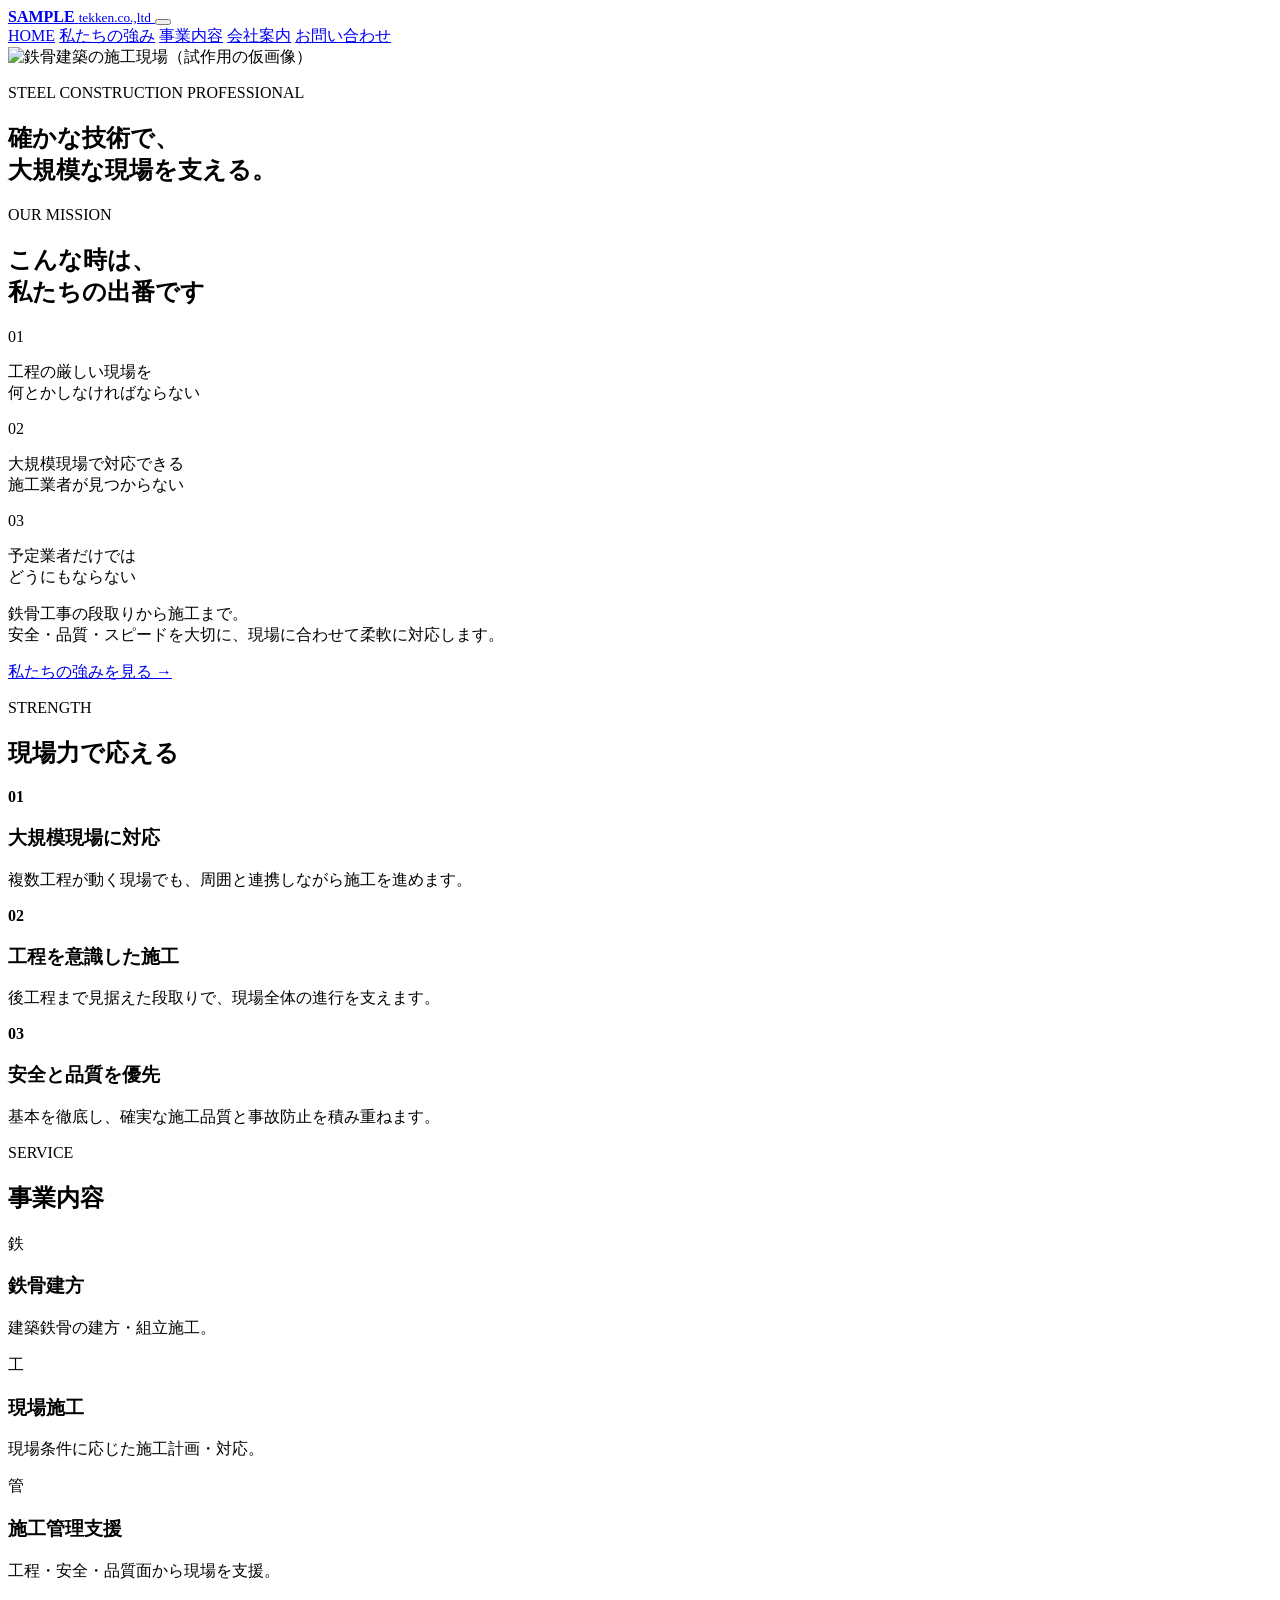
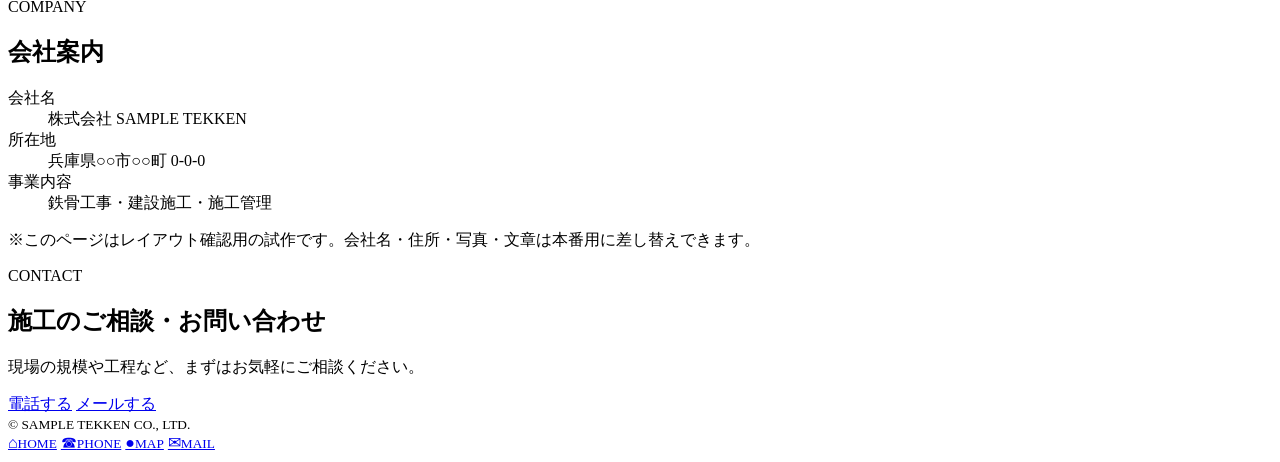
==== index.html @ 99c1245d "Add files via upload" ====
<!doctype html>
<html lang="ja">
<head>
  <meta charset="utf-8" />
  <meta name="viewport" content="width=device-width,initial-scale=1,viewport-fit=cover" />
  <meta name="theme-color" content="#005db6" />
  <title>SAMPLE TEKKEN | 鉄骨工事・建設施工</title>
  <meta name="description" content="鉄骨工事・建設施工会社のトップページ試作です。" />
  <link rel="stylesheet" href="style.css" />
</head>
<body>
  <header class="site-header">
    <a class="brand" href="#top" aria-label="ホームへ">
      <span class="brand-mark" aria-hidden="true"><i></i><i></i></span>
      <span class="brand-copy">
        <strong>SAMPLE</strong>
        <small>tekken.co.,ltd</small>
      </span>
    </a>
    <button class="menu-btn" type="button" aria-expanded="false" aria-controls="drawer" aria-label="メニューを開く">
      <span></span><span></span><span></span>
    </button>
  </header>

  <nav id="drawer" class="drawer" aria-hidden="true">
    <a href="#top">HOME</a>
    <a href="#strength">私たちの強み</a>
    <a href="#service">事業内容</a>
    <a href="#company">会社案内</a>
    <a href="#contact">お問い合わせ</a>
  </nav>
  <div class="scrim" data-close></div>

  <main id="top">
    <section class="hero">
      <img src="assets/hero.jpg" alt="鉄骨建築の施工現場（試作用の仮画像）" />
      <div class="hero-caption">
        <p>STEEL CONSTRUCTION PROFESSIONAL</p>
        <h1>確かな技術で、<br />大規模な現場を支える。</h1>
      </div>
    </section>

    <section class="intro section-pad">
      <p class="eyebrow">OUR MISSION</p>
      <h2>こんな時は、<br class="sp-only" />私たちの出番です</h2>
      <div class="title-rule"></div>

      <div class="problem-list">
        <article class="problem-card"><span>01</span><p>工程の厳しい現場を<br />何とかしなければならない</p></article>
        <article class="problem-card"><span>02</span><p>大規模現場で対応できる<br />施工業者が見つからない</p></article>
        <article class="problem-card"><span>03</span><p>予定業者だけでは<br />どうにもならない</p></article>
      </div>

      <p class="lead">鉄骨工事の段取りから施工まで。<br />安全・品質・スピードを大切に、現場に合わせて柔軟に対応します。</p>
      <a class="primary-btn" href="#strength">私たちの強みを見る <span>→</span></a>
    </section>

    <section id="strength" class="band">
      <div class="section-pad">
        <p class="eyebrow light">STRENGTH</p>
        <h2>現場力で応える</h2>
        <div class="strength-grid">
          <article><b>01</b><h3>大規模現場に対応</h3><p>複数工程が動く現場でも、周囲と連携しながら施工を進めます。</p></article>
          <article><b>02</b><h3>工程を意識した施工</h3><p>後工程まで見据えた段取りで、現場全体の進行を支えます。</p></article>
          <article><b>03</b><h3>安全と品質を優先</h3><p>基本を徹底し、確実な施工品質と事故防止を積み重ねます。</p></article>
        </div>
      </div>
    </section>

    <section id="service" class="section-pad services">
      <p class="eyebrow">SERVICE</p>
      <h2>事業内容</h2>
      <div class="service-grid">
        <article><div class="service-icon">鉄</div><h3>鉄骨建方</h3><p>建築鉄骨の建方・組立施工。</p></article>
        <article><div class="service-icon">工</div><h3>現場施工</h3><p>現場条件に応じた施工計画・対応。</p></article>
        <article><div class="service-icon">管</div><h3>施工管理支援</h3><p>工程・安全・品質面から現場を支援。</p></article>
      </div>
    </section>

    <section id="company" class="company section-pad">
      <p class="eyebrow">COMPANY</p>
      <h2>会社案内</h2>
      <dl>
        <div><dt>会社名</dt><dd>株式会社 SAMPLE TEKKEN</dd></div>
        <div><dt>所在地</dt><dd>兵庫県○○市○○町 0-0-0</dd></div>
        <div><dt>事業内容</dt><dd>鉄骨工事・建設施工・施工管理</dd></div>
      </dl>
      <p class="note">※このページはレイアウト確認用の試作です。会社名・住所・写真・文章は本番用に差し替えできます。</p>
    </section>

    <section id="contact" class="contact section-pad">
      <p class="eyebrow light">CONTACT</p>
      <h2>施工のご相談・お問い合わせ</h2>
      <p>現場の規模や工程など、まずはお気軽にご相談ください。</p>
      <div class="contact-actions">
        <a href="tel:0000000000">電話する</a>
        <a href="mailto:info@example.com">メールする</a>
      </div>
    </section>
  </main>

  <footer class="site-footer">
    <small>© SAMPLE TEKKEN CO., LTD.</small>
  </footer>

  <nav class="bottom-nav" aria-label="クイックメニュー">
    <a href="#top"><span class="nav-icon">⌂</span><small>HOME</small></a>
    <a href="tel:0000000000"><span class="nav-icon">☎</span><small>PHONE</small></a>
    <a href="https://maps.google.com/" target="_blank" rel="noopener"><span class="nav-icon">●</span><small>MAP</small></a>
    <a href="mailto:info@example.com"><span class="nav-icon">✉</span><small>MAIL</small></a>
  </nav>

  <script src="script.js"></script>
</body>
</html>
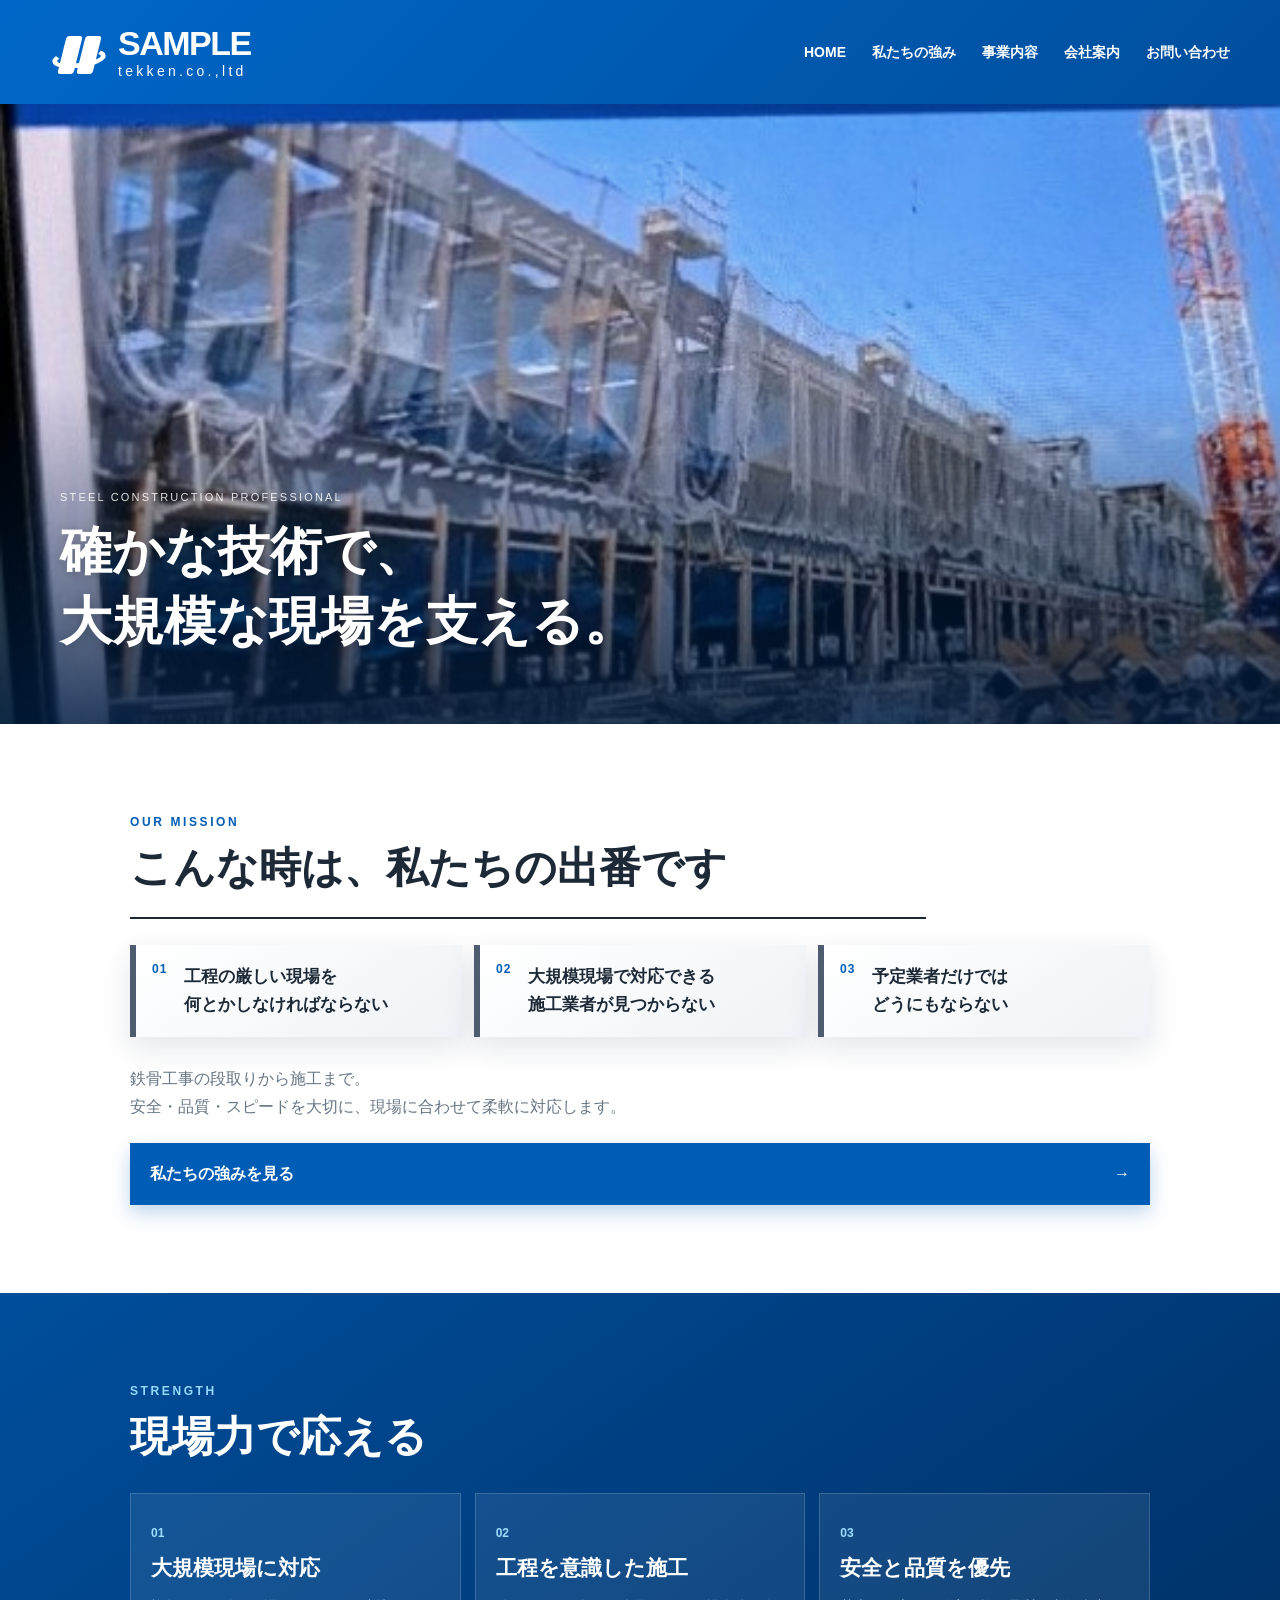
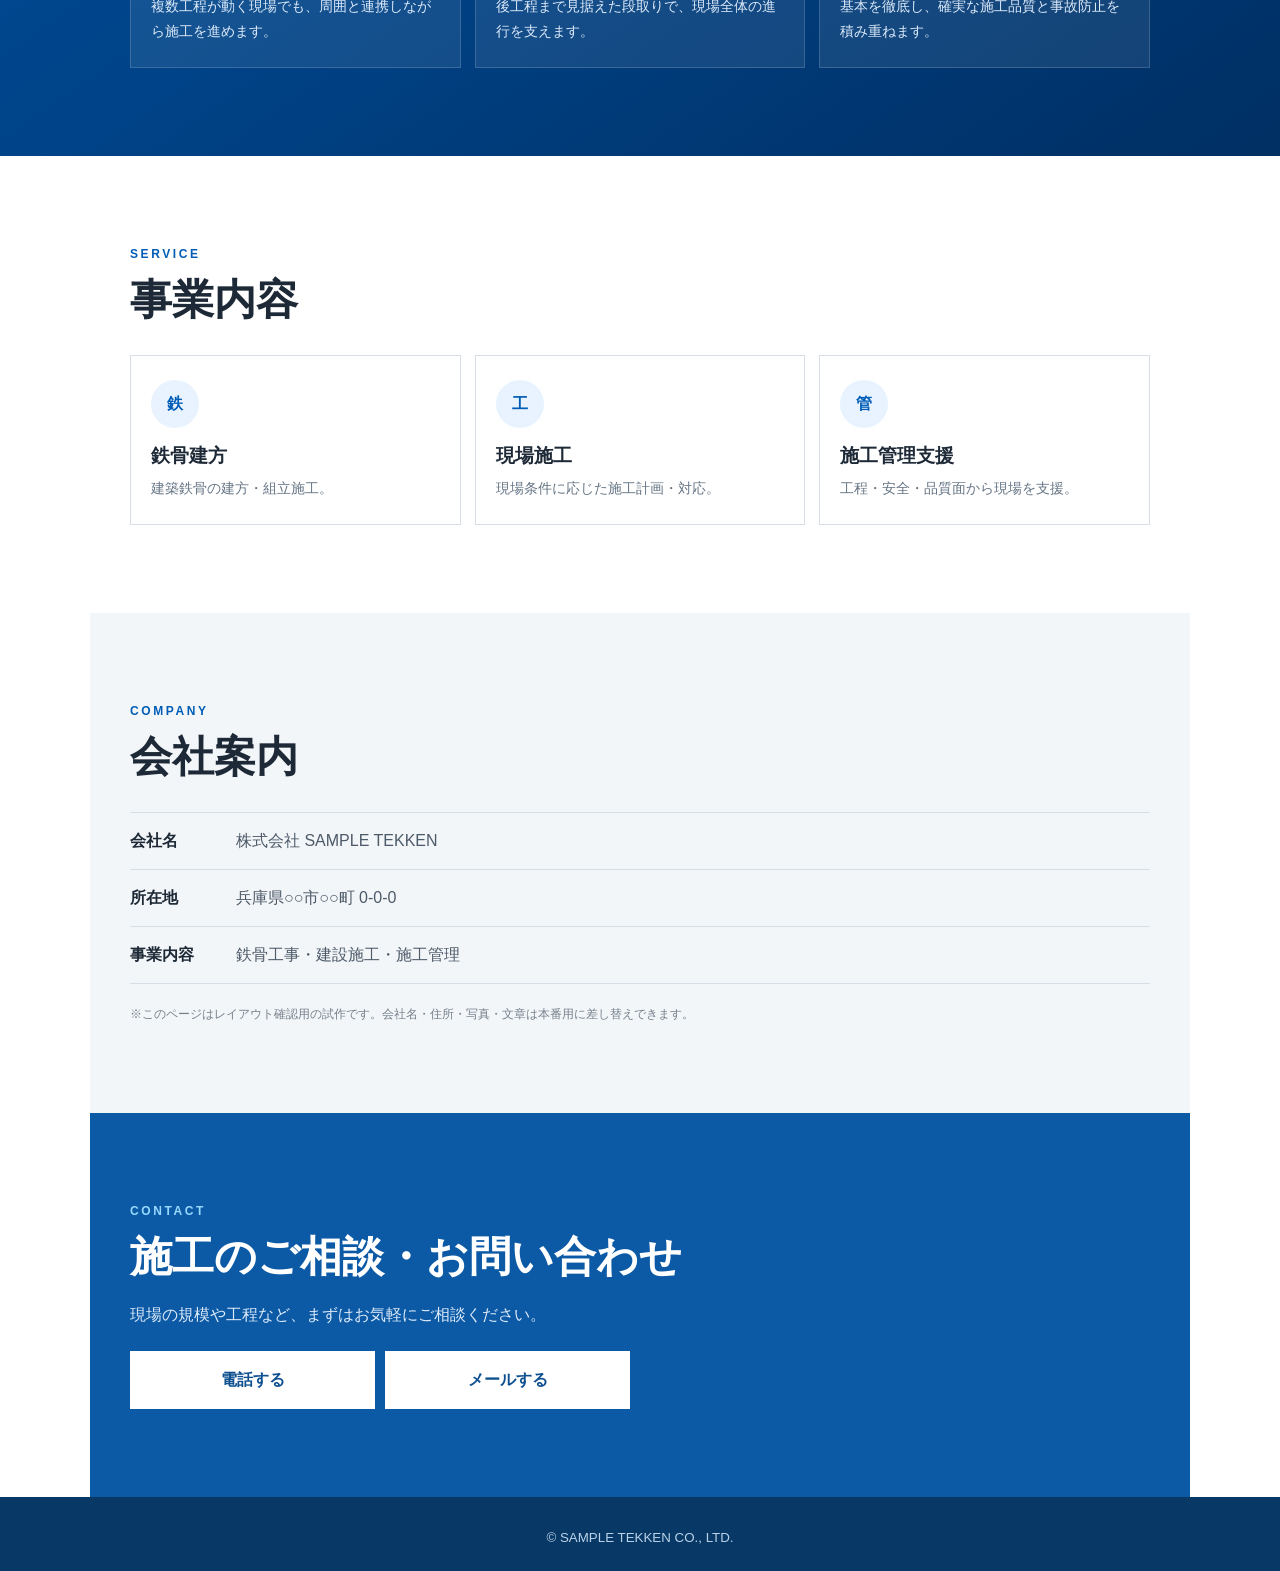
==== commit 1e2975bb: "Add files via upload" ====
--- a/index.html
+++ b/index.html
@@ -6,7 +6,38 @@
   <meta name="theme-color" content="#005db6" />
   <title>SAMPLE TEKKEN | 鉄骨工事・建設施工</title>
   <meta name="description" content="鉄骨工事・建設施工会社のトップページ試作です。" />
-  <link rel="stylesheet" href="style.css" />
+  <style>
+:root{
+  --blue:#005db6;
+  --deep:#003b78;
+  --green:#36ad5c;
+  --ink:#1d2936;
+  --muted:#667585;
+  --paper:#ffffff;
+  --soft:#f3f6f9;
+  --line:#d7dee5;
+  --shadow:0 10px 30px rgba(18,44,70,.12);
+}
+*{box-sizing:border-box}
+html{scroll-behavior:smooth}
+body{margin:0;font-family:-apple-system,BlinkMacSystemFont,"Hiragino Kaku Gothic ProN","Yu Gothic",Meiryo,sans-serif;color:var(--ink);background:var(--paper);padding-bottom:76px;line-height:1.75}
+a{color:inherit;text-decoration:none}
+img{display:block;max-width:100%}
+.site-header{height:92px;background:linear-gradient(135deg,#0067c8,#004e9c);display:flex;align-items:center;justify-content:space-between;padding:18px 20px;position:sticky;top:0;z-index:50;box-shadow:0 2px 12px rgba(0,0,0,.08)}
+.brand{display:flex;align-items:center;gap:10px;color:white}.brand-copy{display:flex;flex-direction:column;line-height:1}.brand-copy strong{font-size:34px;letter-spacing:-1.5px}.brand-copy small{font-size:14px;letter-spacing:3.3px;margin-top:4px}.brand-mark{position:relative;width:58px;height:48px}.brand-mark i{position:absolute;top:8px;width:16px;height:38px;background:white;transform:skew(-14deg);border-radius:3px}.brand-mark i:first-child{left:12px}.brand-mark i:last-child{right:11px}.brand-mark:after{content:"";position:absolute;left:2px;right:2px;top:21px;height:9px;border-radius:50%;border:5px solid white;border-top-color:transparent;transform:rotate(-7deg)}
+.menu-btn{width:52px;height:52px;border:0;border-radius:50%;background:var(--green);display:grid;place-content:center;gap:5px;box-shadow:0 6px 16px rgba(0,0,0,.13);cursor:pointer}.menu-btn span{display:block;width:25px;height:3px;background:white;border-radius:2px;transition:.2s}.menu-btn[aria-expanded="true"] span:nth-child(1){transform:translateY(8px) rotate(45deg)}.menu-btn[aria-expanded="true"] span:nth-child(2){opacity:0}.menu-btn[aria-expanded="true"] span:nth-child(3){transform:translateY(-8px) rotate(-45deg)}
+.drawer{position:fixed;top:0;right:0;width:min(82vw,360px);height:100dvh;background:#fff;z-index:80;padding:110px 28px 40px;transform:translateX(105%);transition:.26s ease;box-shadow:-10px 0 30px rgba(0,0,0,.15)}.drawer.open{transform:none}.drawer a{display:block;padding:15px 4px;border-bottom:1px solid #e5eaf0;font-weight:700}.scrim{position:fixed;inset:0;background:rgba(0,20,45,.45);z-index:70;opacity:0;pointer-events:none;transition:.2s}.scrim.open{opacity:1;pointer-events:auto}
+.hero{position:relative;background:#071d33}.hero img{width:100%;height:41vh;min-height:300px;max-height:560px;object-fit:cover;filter:saturate(.9)}.hero:after{content:"";position:absolute;inset:0;background:linear-gradient(180deg,transparent 45%,rgba(0,29,64,.82))}.hero-caption{position:absolute;z-index:2;left:7vw;right:7vw;bottom:28px;color:#fff}.hero-caption p{font-size:11px;letter-spacing:2.2px;margin:0 0 8px;opacity:.86}.hero-caption h1{font-size:clamp(27px,7vw,52px);line-height:1.35;margin:0;text-shadow:0 2px 12px rgba(0,0,0,.2)}
+.section-pad{padding:56px 22px}.eyebrow{color:var(--blue);font-size:12px;font-weight:800;letter-spacing:2.6px;margin:0 0 7px}.eyebrow.light{color:#97d8ff}.intro h2,.band h2,.services h2,.company h2,.contact h2{font-size:clamp(28px,7vw,42px);line-height:1.35;margin:0}.title-rule{height:2px;background:linear-gradient(90deg,var(--ink) 0 78%,transparent 78%);margin:20px 0 26px}
+.problem-list{display:grid;gap:12px}.problem-card{display:grid;grid-template-columns:60px 1fr;align-items:center;min-height:92px;background:linear-gradient(145deg,#fff,#eff3f7);border-left:6px solid #4d5d6f;box-shadow:var(--shadow);overflow:hidden}.problem-card span{font-size:12px;color:var(--blue);font-weight:800;letter-spacing:1px;align-self:start;padding:14px 0 0 16px}.problem-card p{font-size:17px;font-weight:700;line-height:1.65;margin:0;padding:15px 16px 15px 0}.lead{color:var(--muted);margin:28px 0 22px}.primary-btn{display:flex;align-items:center;justify-content:space-between;background:var(--blue);color:white;padding:17px 20px;font-weight:800;box-shadow:0 8px 18px rgba(0,93,182,.25)}
+.band{background:linear-gradient(145deg,#004e9c,#002f63);color:#fff}.strength-grid{display:grid;gap:14px;margin-top:28px}.strength-grid article{padding:24px 20px;background:rgba(255,255,255,.08);border:1px solid rgba(255,255,255,.16)}.strength-grid b{font-size:12px;color:#9cddff}.strength-grid h3{margin:4px 0 7px;font-size:21px}.strength-grid p{margin:0;color:#dceafa;font-size:14px}
+.service-grid{display:grid;gap:14px;margin-top:26px}.service-grid article{border:1px solid var(--line);padding:24px 20px;background:white}.service-icon{width:48px;height:48px;border-radius:50%;background:#e8f3ff;color:var(--blue);display:grid;place-items:center;font-weight:900}.service-grid h3{margin:12px 0 3px}.service-grid p{margin:0;color:var(--muted);font-size:14px}
+.company{background:var(--soft)}.company dl{margin:26px 0 0}.company dl div{display:grid;grid-template-columns:90px 1fr;gap:16px;padding:14px 0;border-top:1px solid var(--line)}.company dl div:last-child{border-bottom:1px solid var(--line)}.company dt{font-weight:700}.company dd{margin:0;color:#4d5a68}.note{font-size:12px;color:#75808b;margin:20px 0 0}
+.contact{background:#0c5aa5;color:white}.contact p:not(.eyebrow){color:#dceafa}.contact-actions{display:grid;grid-template-columns:1fr 1fr;gap:10px;margin-top:22px}.contact-actions a{background:#fff;color:#0d4f8f;padding:15px 10px;text-align:center;font-weight:800}.site-footer{background:#083866;color:#b9d2e8;text-align:center;padding:26px 20px 20px}
+.bottom-nav{position:fixed;left:0;right:0;bottom:0;height:72px;background:linear-gradient(180deg,#005db6,#00458c);z-index:60;display:grid;grid-template-columns:repeat(4,1fr);padding-bottom:env(safe-area-inset-bottom);box-shadow:0 -4px 20px rgba(0,0,0,.12)}.bottom-nav a{color:white;display:grid;place-items:center;align-content:center;gap:2px;border-right:1px solid rgba(255,255,255,.11)}.bottom-nav a:last-child{border-right:0}.nav-icon{font-size:22px;line-height:1}.bottom-nav small{font-size:10px;font-weight:800;letter-spacing:.8px}
+@media (min-width:800px){body{padding-bottom:0}.site-header{padding-left:max(40px,calc((100vw - 1180px)/2));padding-right:max(40px,calc((100vw - 1180px)/2));height:104px}.menu-btn{display:none}.drawer{position:static;transform:none;width:auto;height:auto;background:transparent;box-shadow:none;padding:0;display:flex;gap:26px;z-index:51;margin-right:max(40px,calc((100vw - 1180px)/2))}.drawer a{border:0;padding:0;color:white;font-size:14px}.scrim{display:none}.site-header+.drawer{position:fixed;top:0;right:0;height:104px;align-items:center}.hero img{height:620px;max-height:none}.hero-caption{left:max(60px,calc((100vw - 1180px)/2));bottom:68px}.section-pad{max-width:1100px;margin:auto;padding:88px 40px}.problem-list,.strength-grid,.service-grid{grid-template-columns:repeat(3,1fr)}.problem-card{grid-template-columns:48px 1fr}.contact-actions{max-width:500px}.bottom-nav{display:none}.sp-only{display:none}}
+
+</style>
 </head>
 <body>
   <header class="site-header">
@@ -33,7 +64,7 @@
 
   <main id="top">
     <section class="hero">
-      <img src="assets/hero.jpg" alt="鉄骨建築の施工現場（試作用の仮画像）" />
+      <img src="[data-uri]" alt="鉄骨建築の施工現場（試作用の仮画像）" />
       <div class="hero-caption">
         <p>STEEL CONSTRUCTION PROFESSIONAL</p>
         <h1>確かな技術で、<br />大規模な現場を支える。</h1>
@@ -110,6 +141,23 @@
     <a href="mailto:info@example.com"><span class="nav-icon">✉</span><small>MAIL</small></a>
   </nav>
 
-  <script src="script.js"></script>
+  <script>
+const btn = document.querySelector('.menu-btn');
+const drawer = document.querySelector('.drawer');
+const scrim = document.querySelector('.scrim');
+
+function setMenu(open){
+  btn.setAttribute('aria-expanded', String(open));
+  drawer.classList.toggle('open', open);
+  drawer.setAttribute('aria-hidden', String(!open));
+  scrim.classList.toggle('open', open);
+  document.body.style.overflow = open ? 'hidden' : '';
+}
+
+btn?.addEventListener('click', () => setMenu(btn.getAttribute('aria-expanded') !== 'true'));
+scrim?.addEventListener('click', () => setMenu(false));
+drawer?.querySelectorAll('a').forEach(a => a.addEventListener('click', () => setMenu(false)));
+
+</script>
 </body>
 </html>
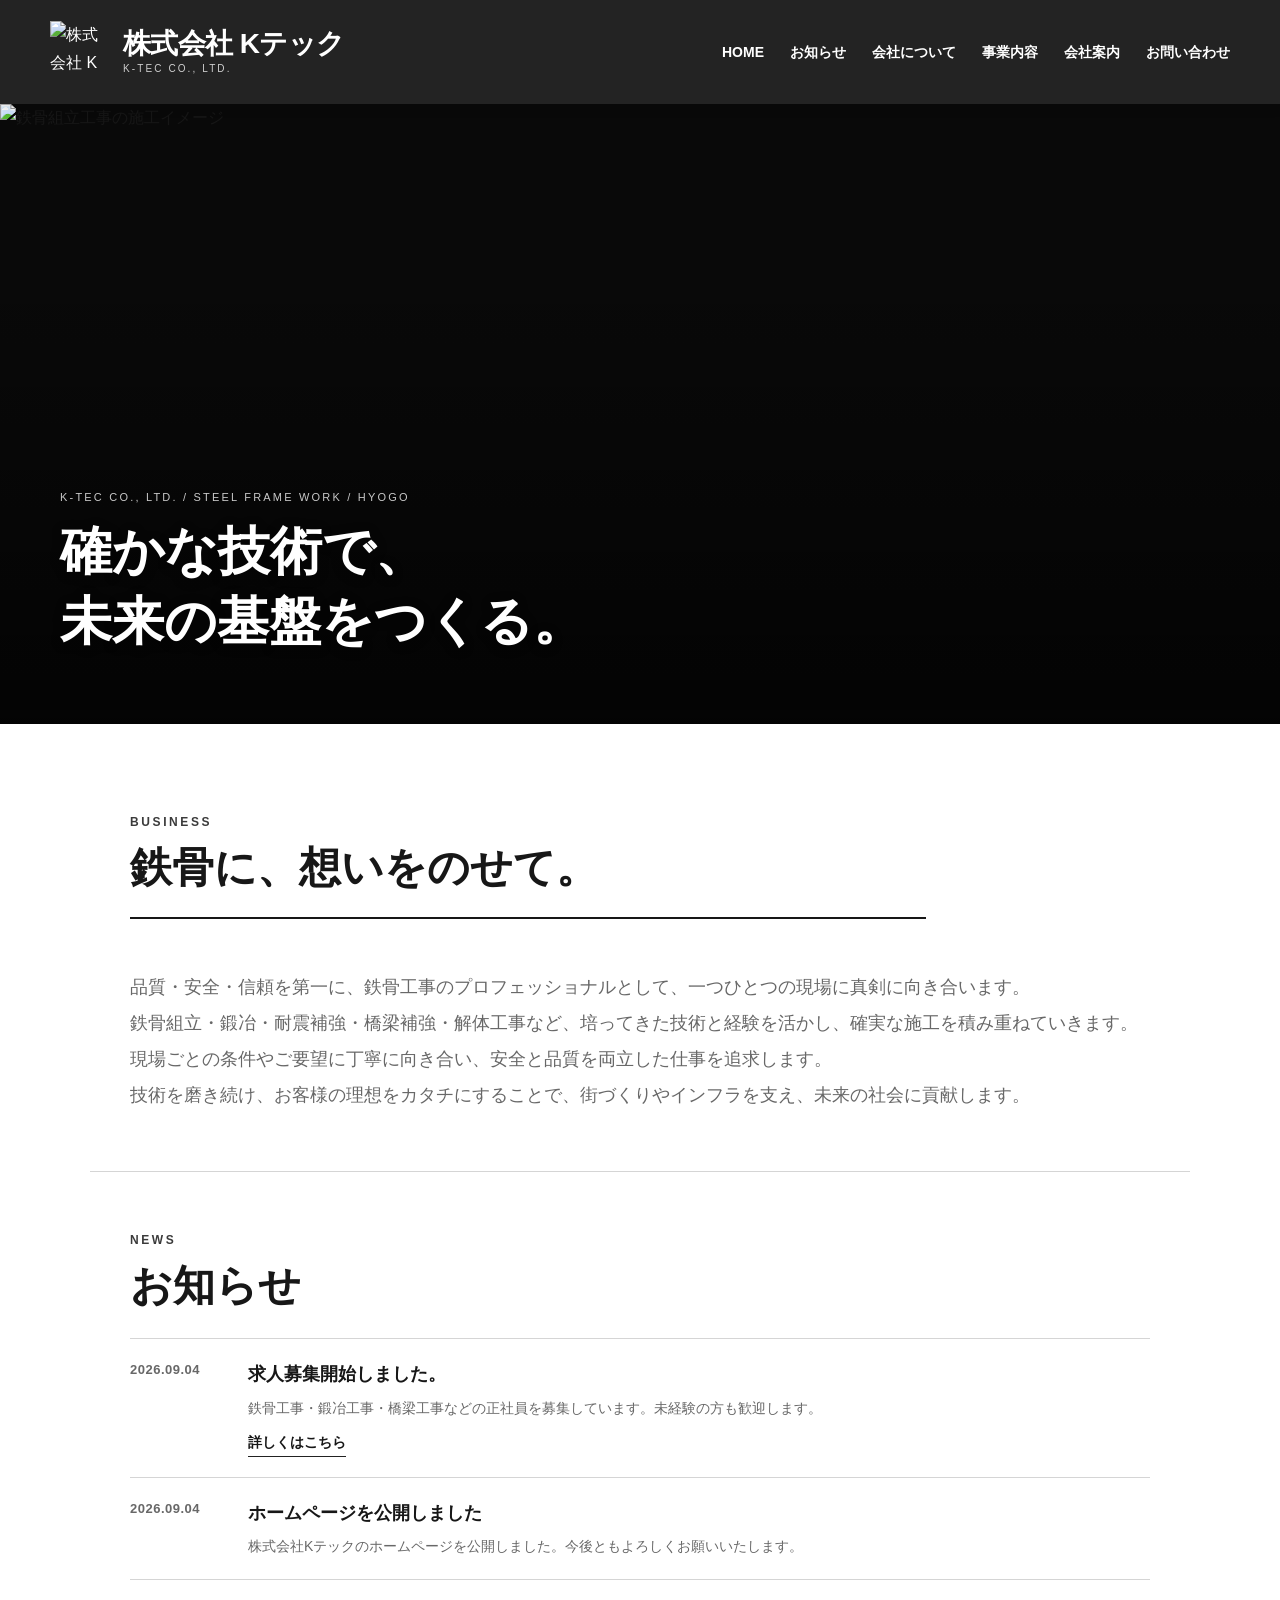
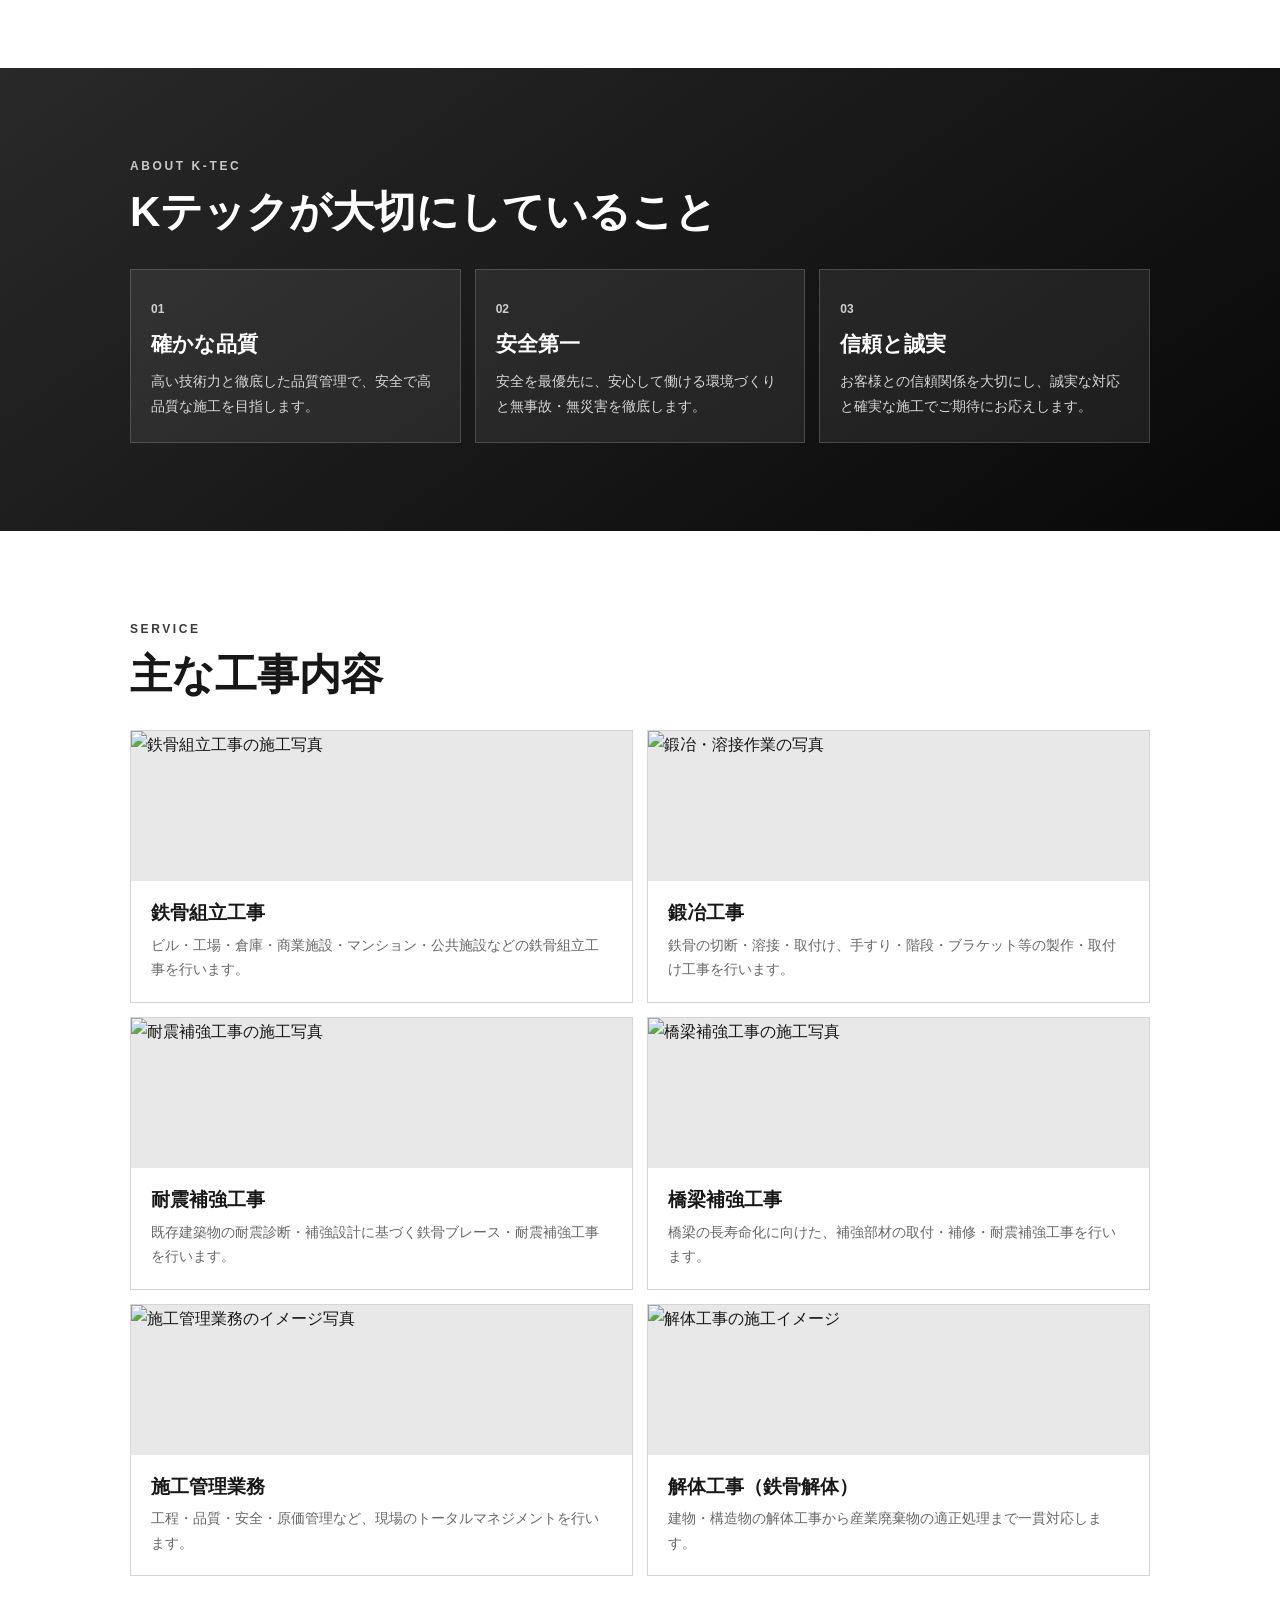
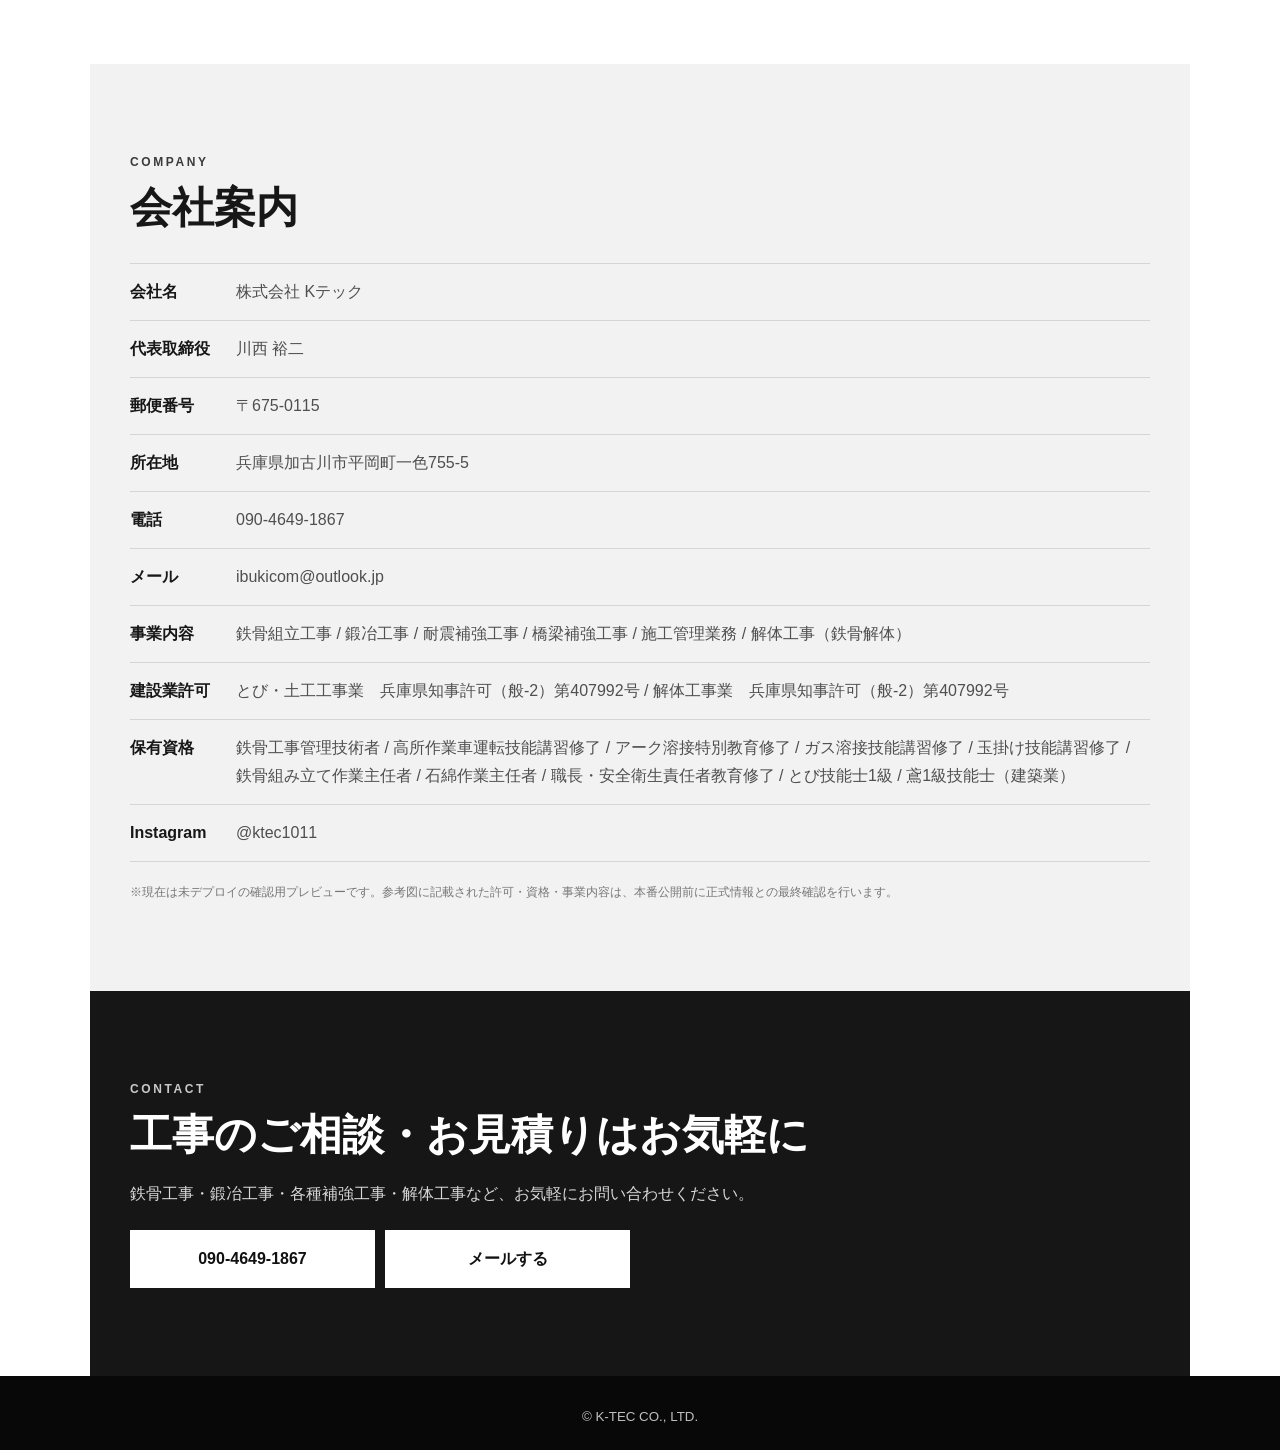
==== commit 9ceabc87: "Add files via upload" ====
--- a/index.html
+++ b/index.html
@@ -3,49 +3,18 @@
 <head>
   <meta charset="utf-8" />
   <meta name="viewport" content="width=device-width,initial-scale=1,viewport-fit=cover" />
-  <meta name="theme-color" content="#005db6" />
-  <title>SAMPLE TEKKEN | 鉄骨工事・建設施工</title>
-  <meta name="description" content="鉄骨工事・建設施工会社のトップページ試作です。" />
-  <style>
-:root{
-  --blue:#005db6;
-  --deep:#003b78;
-  --green:#36ad5c;
-  --ink:#1d2936;
-  --muted:#667585;
-  --paper:#ffffff;
-  --soft:#f3f6f9;
-  --line:#d7dee5;
-  --shadow:0 10px 30px rgba(18,44,70,.12);
-}
-*{box-sizing:border-box}
-html{scroll-behavior:smooth}
-body{margin:0;font-family:-apple-system,BlinkMacSystemFont,"Hiragino Kaku Gothic ProN","Yu Gothic",Meiryo,sans-serif;color:var(--ink);background:var(--paper);padding-bottom:76px;line-height:1.75}
-a{color:inherit;text-decoration:none}
-img{display:block;max-width:100%}
-.site-header{height:92px;background:linear-gradient(135deg,#0067c8,#004e9c);display:flex;align-items:center;justify-content:space-between;padding:18px 20px;position:sticky;top:0;z-index:50;box-shadow:0 2px 12px rgba(0,0,0,.08)}
-.brand{display:flex;align-items:center;gap:10px;color:white}.brand-copy{display:flex;flex-direction:column;line-height:1}.brand-copy strong{font-size:34px;letter-spacing:-1.5px}.brand-copy small{font-size:14px;letter-spacing:3.3px;margin-top:4px}.brand-mark{position:relative;width:58px;height:48px}.brand-mark i{position:absolute;top:8px;width:16px;height:38px;background:white;transform:skew(-14deg);border-radius:3px}.brand-mark i:first-child{left:12px}.brand-mark i:last-child{right:11px}.brand-mark:after{content:"";position:absolute;left:2px;right:2px;top:21px;height:9px;border-radius:50%;border:5px solid white;border-top-color:transparent;transform:rotate(-7deg)}
-.menu-btn{width:52px;height:52px;border:0;border-radius:50%;background:var(--green);display:grid;place-content:center;gap:5px;box-shadow:0 6px 16px rgba(0,0,0,.13);cursor:pointer}.menu-btn span{display:block;width:25px;height:3px;background:white;border-radius:2px;transition:.2s}.menu-btn[aria-expanded="true"] span:nth-child(1){transform:translateY(8px) rotate(45deg)}.menu-btn[aria-expanded="true"] span:nth-child(2){opacity:0}.menu-btn[aria-expanded="true"] span:nth-child(3){transform:translateY(-8px) rotate(-45deg)}
-.drawer{position:fixed;top:0;right:0;width:min(82vw,360px);height:100dvh;background:#fff;z-index:80;padding:110px 28px 40px;transform:translateX(105%);transition:.26s ease;box-shadow:-10px 0 30px rgba(0,0,0,.15)}.drawer.open{transform:none}.drawer a{display:block;padding:15px 4px;border-bottom:1px solid #e5eaf0;font-weight:700}.scrim{position:fixed;inset:0;background:rgba(0,20,45,.45);z-index:70;opacity:0;pointer-events:none;transition:.2s}.scrim.open{opacity:1;pointer-events:auto}
-.hero{position:relative;background:#071d33}.hero img{width:100%;height:41vh;min-height:300px;max-height:560px;object-fit:cover;filter:saturate(.9)}.hero:after{content:"";position:absolute;inset:0;background:linear-gradient(180deg,transparent 45%,rgba(0,29,64,.82))}.hero-caption{position:absolute;z-index:2;left:7vw;right:7vw;bottom:28px;color:#fff}.hero-caption p{font-size:11px;letter-spacing:2.2px;margin:0 0 8px;opacity:.86}.hero-caption h1{font-size:clamp(27px,7vw,52px);line-height:1.35;margin:0;text-shadow:0 2px 12px rgba(0,0,0,.2)}
-.section-pad{padding:56px 22px}.eyebrow{color:var(--blue);font-size:12px;font-weight:800;letter-spacing:2.6px;margin:0 0 7px}.eyebrow.light{color:#97d8ff}.intro h2,.band h2,.services h2,.company h2,.contact h2{font-size:clamp(28px,7vw,42px);line-height:1.35;margin:0}.title-rule{height:2px;background:linear-gradient(90deg,var(--ink) 0 78%,transparent 78%);margin:20px 0 26px}
-.problem-list{display:grid;gap:12px}.problem-card{display:grid;grid-template-columns:60px 1fr;align-items:center;min-height:92px;background:linear-gradient(145deg,#fff,#eff3f7);border-left:6px solid #4d5d6f;box-shadow:var(--shadow);overflow:hidden}.problem-card span{font-size:12px;color:var(--blue);font-weight:800;letter-spacing:1px;align-self:start;padding:14px 0 0 16px}.problem-card p{font-size:17px;font-weight:700;line-height:1.65;margin:0;padding:15px 16px 15px 0}.lead{color:var(--muted);margin:28px 0 22px}.primary-btn{display:flex;align-items:center;justify-content:space-between;background:var(--blue);color:white;padding:17px 20px;font-weight:800;box-shadow:0 8px 18px rgba(0,93,182,.25)}
-.band{background:linear-gradient(145deg,#004e9c,#002f63);color:#fff}.strength-grid{display:grid;gap:14px;margin-top:28px}.strength-grid article{padding:24px 20px;background:rgba(255,255,255,.08);border:1px solid rgba(255,255,255,.16)}.strength-grid b{font-size:12px;color:#9cddff}.strength-grid h3{margin:4px 0 7px;font-size:21px}.strength-grid p{margin:0;color:#dceafa;font-size:14px}
-.service-grid{display:grid;gap:14px;margin-top:26px}.service-grid article{border:1px solid var(--line);padding:24px 20px;background:white}.service-icon{width:48px;height:48px;border-radius:50%;background:#e8f3ff;color:var(--blue);display:grid;place-items:center;font-weight:900}.service-grid h3{margin:12px 0 3px}.service-grid p{margin:0;color:var(--muted);font-size:14px}
-.company{background:var(--soft)}.company dl{margin:26px 0 0}.company dl div{display:grid;grid-template-columns:90px 1fr;gap:16px;padding:14px 0;border-top:1px solid var(--line)}.company dl div:last-child{border-bottom:1px solid var(--line)}.company dt{font-weight:700}.company dd{margin:0;color:#4d5a68}.note{font-size:12px;color:#75808b;margin:20px 0 0}
-.contact{background:#0c5aa5;color:white}.contact p:not(.eyebrow){color:#dceafa}.contact-actions{display:grid;grid-template-columns:1fr 1fr;gap:10px;margin-top:22px}.contact-actions a{background:#fff;color:#0d4f8f;padding:15px 10px;text-align:center;font-weight:800}.site-footer{background:#083866;color:#b9d2e8;text-align:center;padding:26px 20px 20px}
-.bottom-nav{position:fixed;left:0;right:0;bottom:0;height:72px;background:linear-gradient(180deg,#005db6,#00458c);z-index:60;display:grid;grid-template-columns:repeat(4,1fr);padding-bottom:env(safe-area-inset-bottom);box-shadow:0 -4px 20px rgba(0,0,0,.12)}.bottom-nav a{color:white;display:grid;place-items:center;align-content:center;gap:2px;border-right:1px solid rgba(255,255,255,.11)}.bottom-nav a:last-child{border-right:0}.nav-icon{font-size:22px;line-height:1}.bottom-nav small{font-size:10px;font-weight:800;letter-spacing:.8px}
-@media (min-width:800px){body{padding-bottom:0}.site-header{padding-left:max(40px,calc((100vw - 1180px)/2));padding-right:max(40px,calc((100vw - 1180px)/2));height:104px}.menu-btn{display:none}.drawer{position:static;transform:none;width:auto;height:auto;background:transparent;box-shadow:none;padding:0;display:flex;gap:26px;z-index:51;margin-right:max(40px,calc((100vw - 1180px)/2))}.drawer a{border:0;padding:0;color:white;font-size:14px}.scrim{display:none}.site-header+.drawer{position:fixed;top:0;right:0;height:104px;align-items:center}.hero img{height:620px;max-height:none}.hero-caption{left:max(60px,calc((100vw - 1180px)/2));bottom:68px}.section-pad{max-width:1100px;margin:auto;padding:88px 40px}.problem-list,.strength-grid,.service-grid{grid-template-columns:repeat(3,1fr)}.problem-card{grid-template-columns:48px 1fr}.contact-actions{max-width:500px}.bottom-nav{display:none}.sp-only{display:none}}
-
-</style>
+  <meta name="theme-color" content="#111111" />
+  <title>会社ホームページ</title>
+  <meta name="description" content="会社ホームページ" />
+  <link rel="stylesheet" href="style.css" />
 </head>
 <body>
   <header class="site-header">
     <a class="brand" href="#top" aria-label="ホームへ">
-      <span class="brand-mark" aria-hidden="true"><i></i><i></i></span>
+      <img id="brand-logo" class="brand-logo" src="" alt="" />
       <span class="brand-copy">
-        <strong>SAMPLE</strong>
-        <small>tekken.co.,ltd</small>
+        <strong id="brand-main"></strong>
+        <small id="brand-sub"></small>
       </span>
     </a>
     <button class="menu-btn" type="button" aria-expanded="false" aria-controls="drawer" aria-label="メニューを開く">
@@ -55,7 +24,8 @@
 
   <nav id="drawer" class="drawer" aria-hidden="true">
     <a href="#top">HOME</a>
-    <a href="#strength">私たちの強み</a>
+    <a href="#news">お知らせ</a>
+    <a href="#strength">会社について</a>
     <a href="#service">事業内容</a>
     <a href="#company">会社案内</a>
     <a href="#contact">お問い合わせ</a>
@@ -64,100 +34,71 @@
 
   <main id="top">
     <section class="hero">
-      <img src="[data-uri]" alt="鉄骨建築の施工現場（試作用の仮画像）" />
+      <img id="hero-image" src="" alt="" />
       <div class="hero-caption">
-        <p>STEEL CONSTRUCTION PROFESSIONAL</p>
-        <h1>確かな技術で、<br />大規模な現場を支える。</h1>
+        <p id="hero-eyebrow"></p>
+        <h1 id="hero-title"></h1>
       </div>
     </section>
 
     <section class="intro section-pad">
-      <p class="eyebrow">OUR MISSION</p>
-      <h2>こんな時は、<br class="sp-only" />私たちの出番です</h2>
+      <p id="mission-eyebrow" class="eyebrow"></p>
+      <h2 id="mission-title"></h2>
       <div class="title-rule"></div>
+      <div id="problem-list" class="problem-list"></div>
+      <p id="mission-lead" class="lead"></p>
+    </section>
 
-      <div class="problem-list">
-        <article class="problem-card"><span>01</span><p>工程の厳しい現場を<br />何とかしなければならない</p></article>
-        <article class="problem-card"><span>02</span><p>大規模現場で対応できる<br />施工業者が見つからない</p></article>
-        <article class="problem-card"><span>03</span><p>予定業者だけでは<br />どうにもならない</p></article>
-      </div>
-
-      <p class="lead">鉄骨工事の段取りから施工まで。<br />安全・品質・スピードを大切に、現場に合わせて柔軟に対応します。</p>
-      <a class="primary-btn" href="#strength">私たちの強みを見る <span>→</span></a>
+    <section id="news" class="news section-pad">
+      <p id="news-eyebrow" class="eyebrow"></p>
+      <h2 id="news-title"></h2>
+      <div id="news-list" class="news-list"></div>
     </section>
 
     <section id="strength" class="band">
       <div class="section-pad">
-        <p class="eyebrow light">STRENGTH</p>
-        <h2>現場力で応える</h2>
-        <div class="strength-grid">
-          <article><b>01</b><h3>大規模現場に対応</h3><p>複数工程が動く現場でも、周囲と連携しながら施工を進めます。</p></article>
-          <article><b>02</b><h3>工程を意識した施工</h3><p>後工程まで見据えた段取りで、現場全体の進行を支えます。</p></article>
-          <article><b>03</b><h3>安全と品質を優先</h3><p>基本を徹底し、確実な施工品質と事故防止を積み重ねます。</p></article>
-        </div>
+        <p id="strength-eyebrow" class="eyebrow light"></p>
+        <h2 id="strength-title"></h2>
+        <div id="strength-grid" class="strength-grid"></div>
       </div>
     </section>
 
     <section id="service" class="section-pad services">
-      <p class="eyebrow">SERVICE</p>
-      <h2>事業内容</h2>
-      <div class="service-grid">
-        <article><div class="service-icon">鉄</div><h3>鉄骨建方</h3><p>建築鉄骨の建方・組立施工。</p></article>
-        <article><div class="service-icon">工</div><h3>現場施工</h3><p>現場条件に応じた施工計画・対応。</p></article>
-        <article><div class="service-icon">管</div><h3>施工管理支援</h3><p>工程・安全・品質面から現場を支援。</p></article>
-      </div>
+      <p id="service-eyebrow" class="eyebrow"></p>
+      <h2 id="service-title"></h2>
+      <div id="service-grid" class="service-grid"></div>
     </section>
 
     <section id="company" class="company section-pad">
-      <p class="eyebrow">COMPANY</p>
-      <h2>会社案内</h2>
-      <dl>
-        <div><dt>会社名</dt><dd>株式会社 SAMPLE TEKKEN</dd></div>
-        <div><dt>所在地</dt><dd>兵庫県○○市○○町 0-0-0</dd></div>
-        <div><dt>事業内容</dt><dd>鉄骨工事・建設施工・施工管理</dd></div>
-      </dl>
-      <p class="note">※このページはレイアウト確認用の試作です。会社名・住所・写真・文章は本番用に差し替えできます。</p>
+      <p id="company-eyebrow" class="eyebrow"></p>
+      <h2 id="company-title"></h2>
+      <dl id="company-rows"></dl>
+      <p id="company-note" class="note"></p>
     </section>
 
     <section id="contact" class="contact section-pad">
-      <p class="eyebrow light">CONTACT</p>
-      <h2>施工のご相談・お問い合わせ</h2>
-      <p>現場の規模や工程など、まずはお気軽にご相談ください。</p>
+      <p id="contact-eyebrow" class="eyebrow light"></p>
+      <h2 id="contact-title"></h2>
+      <p id="contact-text"></p>
       <div class="contact-actions">
-        <a href="tel:0000000000">電話する</a>
-        <a href="mailto:info@example.com">メールする</a>
+        <a data-phone-link href="#"><span id="phone-label">電話する</span></a>
+        <a data-mail-link href="#">メールする</a>
       </div>
     </section>
   </main>
 
   <footer class="site-footer">
-    <small>© SAMPLE TEKKEN CO., LTD.</small>
+    <small id="footer-copyright"></small>
   </footer>
 
   <nav class="bottom-nav" aria-label="クイックメニュー">
     <a href="#top"><span class="nav-icon">⌂</span><small>HOME</small></a>
-    <a href="tel:0000000000"><span class="nav-icon">☎</span><small>PHONE</small></a>
-    <a href="https://maps.google.com/" target="_blank" rel="noopener"><span class="nav-icon">●</span><small>MAP</small></a>
-    <a href="mailto:info@example.com"><span class="nav-icon">✉</span><small>MAIL</small></a>
+    <a data-phone-link href="#"><span class="nav-icon">☎</span><small>PHONE</small></a>
+    <a data-map-link href="#" target="_blank" rel="noopener"><span class="nav-icon">●</span><small>MAP</small></a>
+    <a data-mail-link href="#"><span class="nav-icon">✉</span><small>MAIL</small></a>
   </nav>
 
-  <script>
-const btn = document.querySelector('.menu-btn');
-const drawer = document.querySelector('.drawer');
-const scrim = document.querySelector('.scrim');
-
-function setMenu(open){
-  btn.setAttribute('aria-expanded', String(open));
-  drawer.classList.toggle('open', open);
-  drawer.setAttribute('aria-hidden', String(!open));
-  scrim.classList.toggle('open', open);
-  document.body.style.overflow = open ? 'hidden' : '';
-}
-
-btn?.addEventListener('click', () => setMenu(btn.getAttribute('aria-expanded') !== 'true'));
-scrim?.addEventListener('click', () => setMenu(false));
-drawer?.querySelectorAll('a').forEach(a => a.addEventListener('click', () => setMenu(false)));
-
-</script>
+  <script src="site-data.js"></script>
+  <script src="app.js"></script>
 </body>
 </html>
--- a/style.css
+++ b/style.css
@@ -0,0 +1,33 @@
+:root{
+  --accent:#1b1b1b;
+  --deep:#090909;
+  --mid:#464646;
+  --ink:#171717;
+  --muted:#686868;
+  --paper:#ffffff;
+  --soft:#f2f2f2;
+  --line:#d5d5d5;
+  --shadow:0 10px 30px rgba(0,0,0,.10);
+}
+*{box-sizing:border-box}
+html{scroll-behavior:smooth}
+body{margin:0;font-family:-apple-system,BlinkMacSystemFont,"Hiragino Kaku Gothic ProN","Yu Gothic",Meiryo,sans-serif;color:var(--ink);background:var(--paper);padding-bottom:76px;line-height:1.75}
+a{color:inherit;text-decoration:none}
+img{display:block;max-width:100%}
+.site-header{height:92px;background:#232323;display:flex;align-items:center;justify-content:space-between;padding:16px 20px;position:sticky;top:0;z-index:50;box-shadow:0 2px 12px rgba(0,0,0,.16)}
+.brand{display:flex;align-items:center;gap:11px;color:white;min-width:0}.brand-copy{display:flex;flex-direction:column;line-height:1;min-width:0}.brand-copy strong{font-size:clamp(19px,5.2vw,28px);letter-spacing:-.6px;white-space:nowrap}.brand-copy small{font-size:10px;letter-spacing:2.1px;margin-top:6px;color:#cfcfcf;white-space:nowrap}.brand-logo{width:62px;height:62px;object-fit:contain;flex:0 0 auto;border-radius:0;background:#232323}
+.menu-btn{width:50px;height:50px;border:1px solid #d7d7d7;border-radius:50%;background:#2c2c2c;display:grid;place-content:center;gap:5px;box-shadow:0 6px 16px rgba(0,0,0,.22);cursor:pointer}.menu-btn span{display:block;width:25px;height:3px;background:white;border-radius:2px;transition:.2s}.menu-btn[aria-expanded="true"] span:nth-child(1){transform:translateY(8px) rotate(45deg)}.menu-btn[aria-expanded="true"] span:nth-child(2){opacity:0}.menu-btn[aria-expanded="true"] span:nth-child(3){transform:translateY(-8px) rotate(-45deg)}
+.drawer{position:fixed;top:0;right:0;width:min(82vw,360px);height:100dvh;background:#fff;z-index:80;padding:110px 28px 40px;transform:translateX(105%);transition:.26s ease;box-shadow:-10px 0 30px rgba(0,0,0,.15)}.drawer.open{transform:none}.drawer a{display:block;padding:15px 4px;border-bottom:1px solid #e5e5e5;font-weight:700}.scrim{position:fixed;inset:0;background:rgba(0,0,0,.55);z-index:70;opacity:0;pointer-events:none;transition:.2s}.scrim.open{opacity:1;pointer-events:auto}
+.hero{position:relative;background:#090909}.hero img{width:100%;height:41vh;min-height:300px;max-height:560px;object-fit:cover;filter:contrast(1.02) saturate(1.08) brightness(1.06)}.hero:after{content:"";position:absolute;inset:0;background:linear-gradient(180deg,rgba(0,0,0,.02) 28%,rgba(0,0,0,.62) 100%)}.hero-caption{position:absolute;z-index:2;left:7vw;right:7vw;bottom:28px;color:#fff}.hero-caption p{font-size:11px;letter-spacing:2.2px;margin:0 0 8px;opacity:.78}.hero-caption h1{font-size:clamp(27px,7vw,52px);line-height:1.35;margin:0;text-shadow:0 2px 12px rgba(0,0,0,.28)}
+.section-pad{padding:56px 22px}.eyebrow{color:#3b3b3b;font-size:12px;font-weight:800;letter-spacing:2.6px;margin:0 0 7px}.eyebrow.light{color:#c9c9c9}.intro h2,.news h2,.band h2,.services h2,.company h2,.contact h2{font-size:clamp(28px,7vw,42px);line-height:1.35;margin:0}.title-rule{height:2px;background:linear-gradient(90deg,var(--ink) 0 78%,transparent 78%);margin:20px 0 26px}
+.problem-list{display:grid;gap:12px}.problem-card{display:grid;grid-template-columns:60px 1fr;align-items:center;min-height:92px;background:linear-gradient(145deg,#fff,#eeeeee);border-left:6px solid #363636;box-shadow:var(--shadow);overflow:hidden}.problem-card span{font-size:12px;color:#444;font-weight:800;letter-spacing:1px;align-self:start;padding:14px 0 0 16px}.problem-card p{font-size:17px;font-weight:700;line-height:1.65;margin:0;padding:15px 16px 15px 0}.lead{color:var(--muted);margin:24px 0 0;font-size:17px;line-height:1.95;font-weight:500}.intro{padding-bottom:38px}.news{border-top:1px solid var(--line);padding-top:38px}.news-list{margin-top:24px;border-top:1px solid var(--line)}.news-item{display:grid;grid-template-columns:100px 1fr;gap:18px;padding:20px 0;border-bottom:1px solid var(--line)}.news-date{font-size:13px;color:var(--muted);font-weight:700;letter-spacing:.5px}.news-body h3{margin:0 0 5px;font-size:18px}.news-body p{margin:0;color:var(--muted);font-size:14px}.news-link{display:inline-block;margin-top:10px;font-weight:800;font-size:14px;border-bottom:1px solid #222;padding-bottom:1px}
+.band{background:linear-gradient(145deg,#292929,#080808);color:#fff}.strength-grid{display:grid;gap:14px;margin-top:28px}.strength-grid article{padding:24px 20px;background:rgba(255,255,255,.07);border:1px solid rgba(255,255,255,.17)}.strength-grid b{font-size:12px;color:#cfcfcf}.strength-grid h3{margin:4px 0 7px;font-size:21px}.strength-grid p{margin:0;color:#d8d8d8;font-size:14px}
+.service-grid{display:grid;gap:14px;margin-top:26px}.service-grid article{border:1px solid var(--line);background:white;overflow:hidden}.service-photo{width:100%;height:150px;object-fit:cover;background:#e8e8e8}.service-body{padding:16px 20px 20px}.service-grid h3{margin:0 0 3px}.service-grid p{margin:0;color:var(--muted);font-size:14px}
+.company{background:var(--soft)}.company dl{margin:26px 0 0}.company dl div{display:grid;grid-template-columns:90px 1fr;gap:16px;padding:14px 0;border-top:1px solid var(--line)}.company dl div:last-child{border-bottom:1px solid var(--line)}.company dt{font-weight:700}.company dd{margin:0;color:#4f4f4f;overflow-wrap:anywhere}.note{font-size:12px;color:#777;margin:20px 0 0}
+.contact{background:#161616;color:white}.contact p:not(.eyebrow){color:#d7d7d7}.contact-actions{display:grid;grid-template-columns:1fr 1fr;gap:10px;margin-top:22px}.contact-actions a{background:#fff;color:#111;padding:15px 10px;text-align:center;font-weight:800}.site-footer{background:#080808;color:#bfbfbf;text-align:center;padding:26px 20px 20px}
+.bottom-nav{position:fixed;left:0;right:0;bottom:0;height:72px;background:linear-gradient(180deg,#202020,#070707);z-index:60;display:grid;grid-template-columns:repeat(4,1fr);padding-bottom:env(safe-area-inset-bottom);box-shadow:0 -4px 20px rgba(0,0,0,.18)}.bottom-nav a{color:white;display:grid;place-items:center;align-content:center;gap:2px;border-right:1px solid rgba(255,255,255,.12)}.bottom-nav a:last-child{border-right:0}.nav-icon{font-size:22px;line-height:1}.bottom-nav small{font-size:10px;font-weight:800;letter-spacing:.8px}
+@media (min-width:800px){body{padding-bottom:0}.site-header{padding-left:max(40px,calc((100vw - 1180px)/2));padding-right:max(40px,calc((100vw - 1180px)/2));height:104px}.menu-btn{display:none}.drawer{position:static;transform:none;width:auto;height:auto;background:transparent;box-shadow:none;padding:0;display:flex;gap:26px;z-index:51;margin-right:max(40px,calc((100vw - 1180px)/2))}.drawer a{border:0;padding:0;color:white;font-size:14px}.scrim{display:none}.site-header+.drawer{position:fixed;top:0;right:0;height:104px;align-items:center}.hero img{height:620px;max-height:none}.hero-caption{left:max(60px,calc((100vw - 1180px)/2));bottom:68px}.section-pad{max-width:1100px;margin:auto;padding:88px 40px}.intro{padding-bottom:58px}.news{padding-top:58px}.lead{font-size:18px;line-height:2}.problem-list,.strength-grid{grid-template-columns:repeat(3,1fr)}.service-grid{grid-template-columns:repeat(2,1fr)}.problem-card{grid-template-columns:48px 1fr}.contact-actions{max-width:500px}.bottom-nav{display:none}.sp-only{display:none}}
+
+/* Recruit page */
+.subpage-main{background:#fff}.subpage-hero{background:#171717;color:#fff;padding:48px 22px 42px}.subpage-hero-inner{max-width:1100px;margin:auto}.subpage-hero .eyebrow{color:#cfcfcf}.subpage-hero h1{margin:0;font-size:clamp(32px,8vw,52px);line-height:1.25}.subpage-hero p:last-child{margin:12px 0 0;color:#dedede}.recruit-wrap{max-width:900px;margin:auto;padding:42px 22px 70px}.recruit-image{width:100%;max-height:520px;object-fit:cover;border:1px solid var(--line)}.recruit-lead{font-size:20px;font-weight:800;margin:26px 0 20px}.recruit-table{margin:0}.recruit-table div{display:grid;grid-template-columns:110px 1fr;gap:16px;padding:15px 0;border-top:1px solid var(--line)}.recruit-table div:last-child{border-bottom:1px solid var(--line)}.recruit-table dt{font-weight:800}.recruit-table dd{margin:0;color:#4f4f4f}.recruit-contact{margin-top:34px;background:#181818;color:#fff;padding:26px 22px}.recruit-contact h2{margin:0 0 8px;font-size:22px}.recruit-contact p{margin:4px 0;color:#ddd}.recruit-actions{display:grid;grid-template-columns:1fr 1fr;gap:10px;margin-top:18px}.recruit-actions a{display:block;background:#fff;color:#111;text-align:center;padding:14px 10px;font-weight:800}.back-link{display:inline-block;margin-top:26px;font-weight:800;border-bottom:1px solid #222}.recruit-note{font-size:12px;color:#777;margin-top:18px}
+@media (min-width:800px){.subpage-hero{padding:70px 40px 60px}.recruit-wrap{padding:62px 40px 90px}.recruit-table div{grid-template-columns:180px 1fr}}
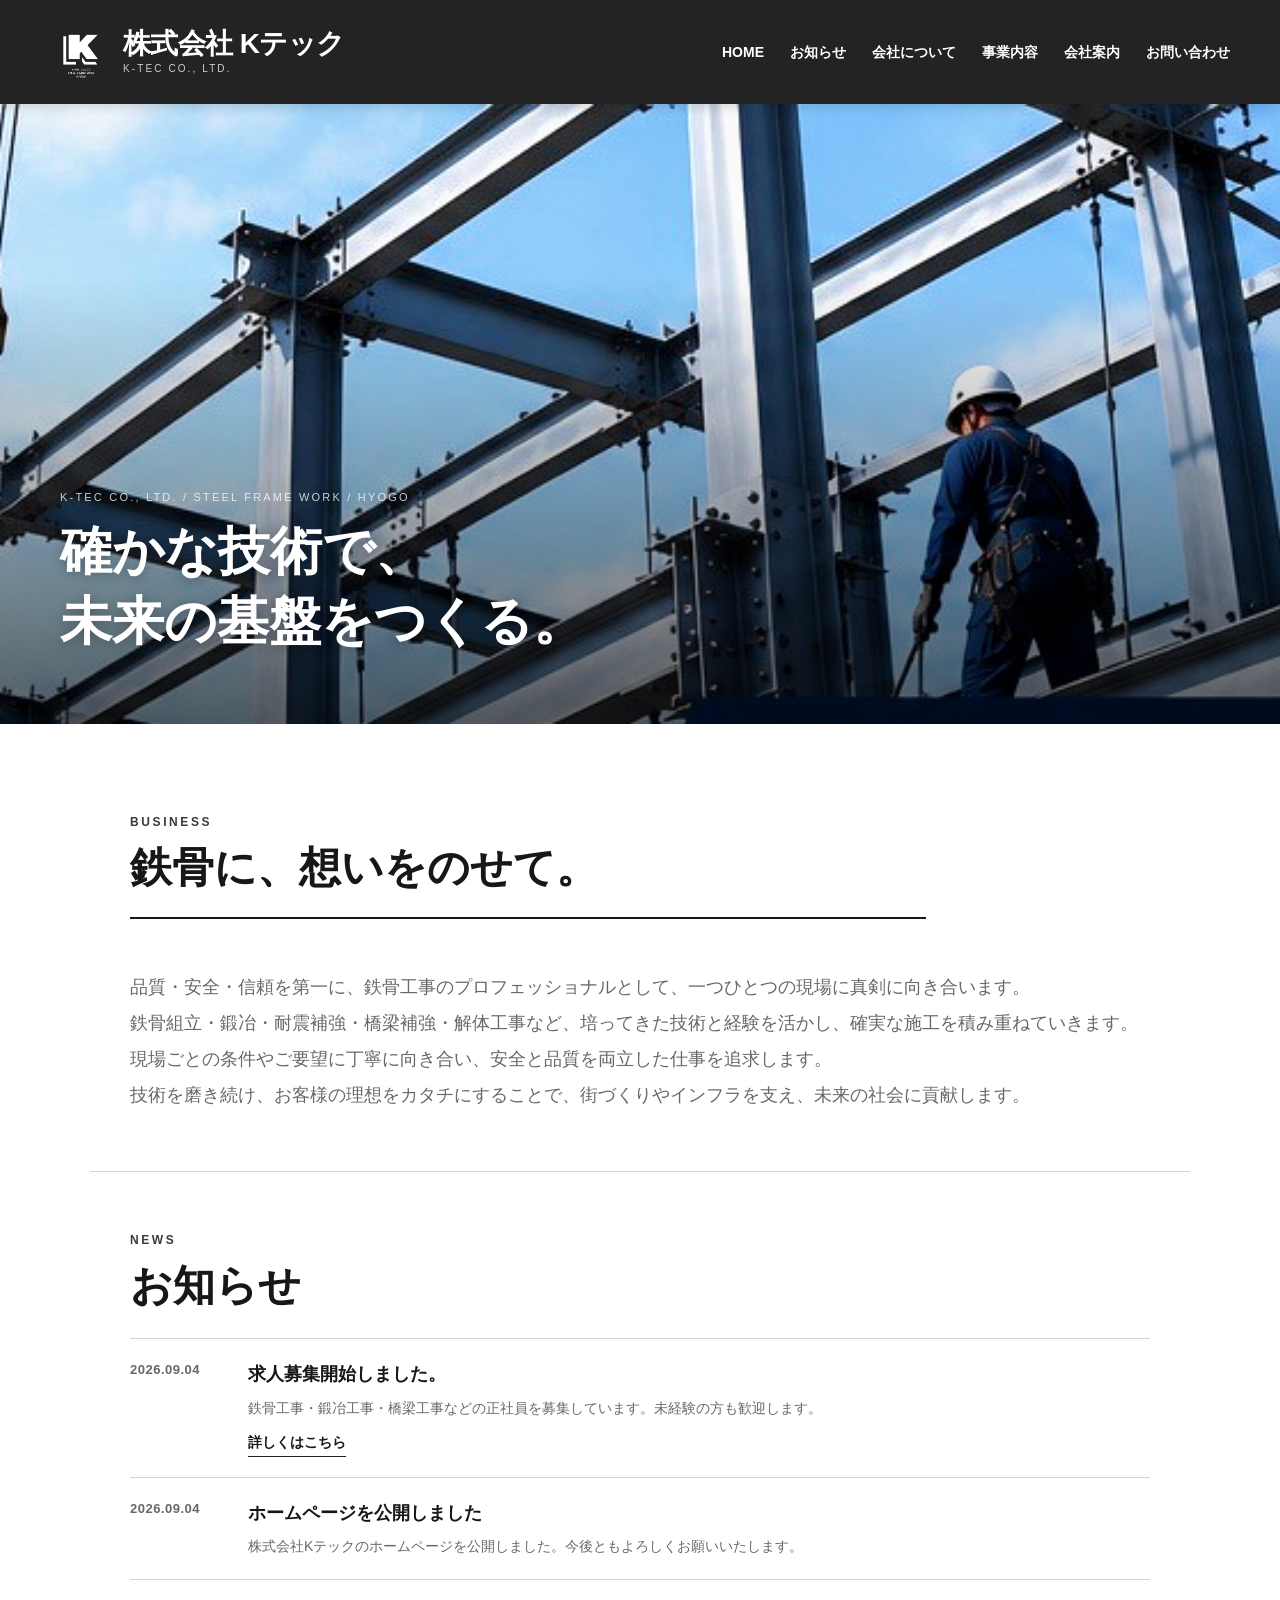
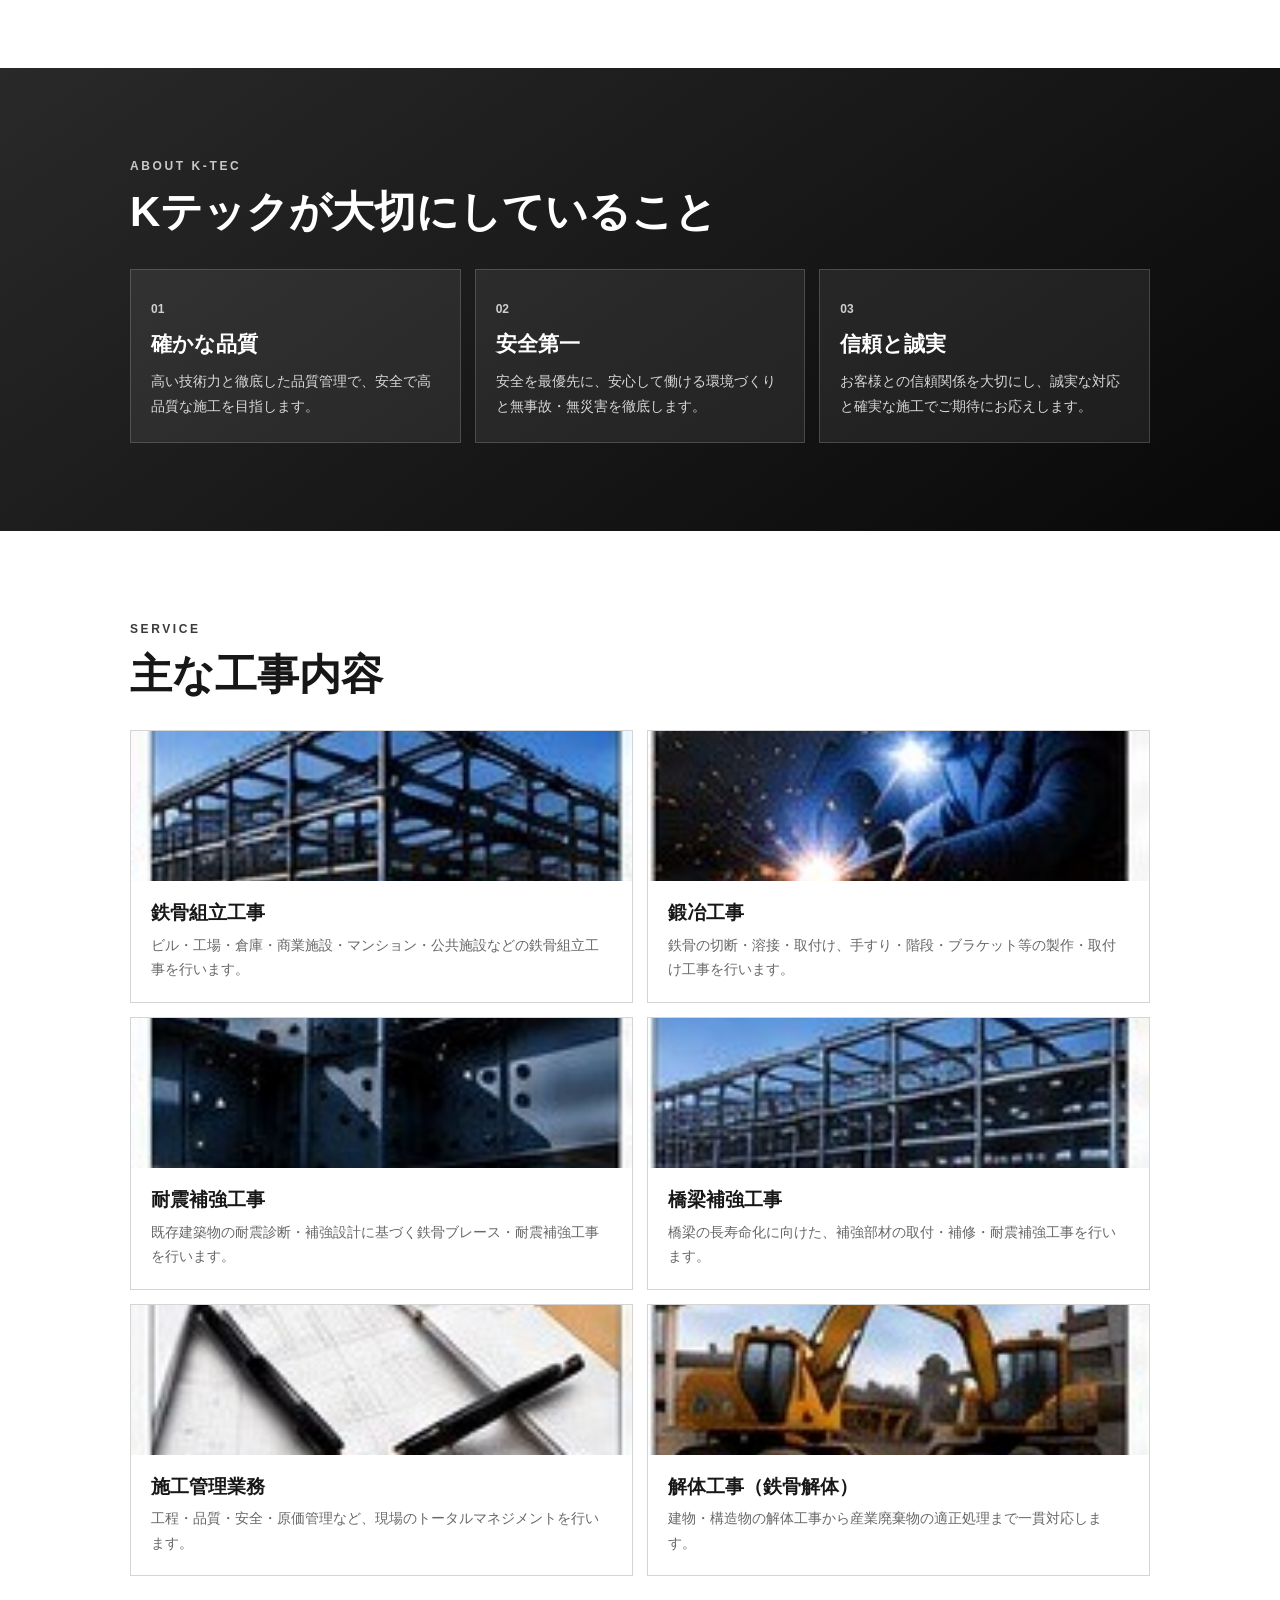
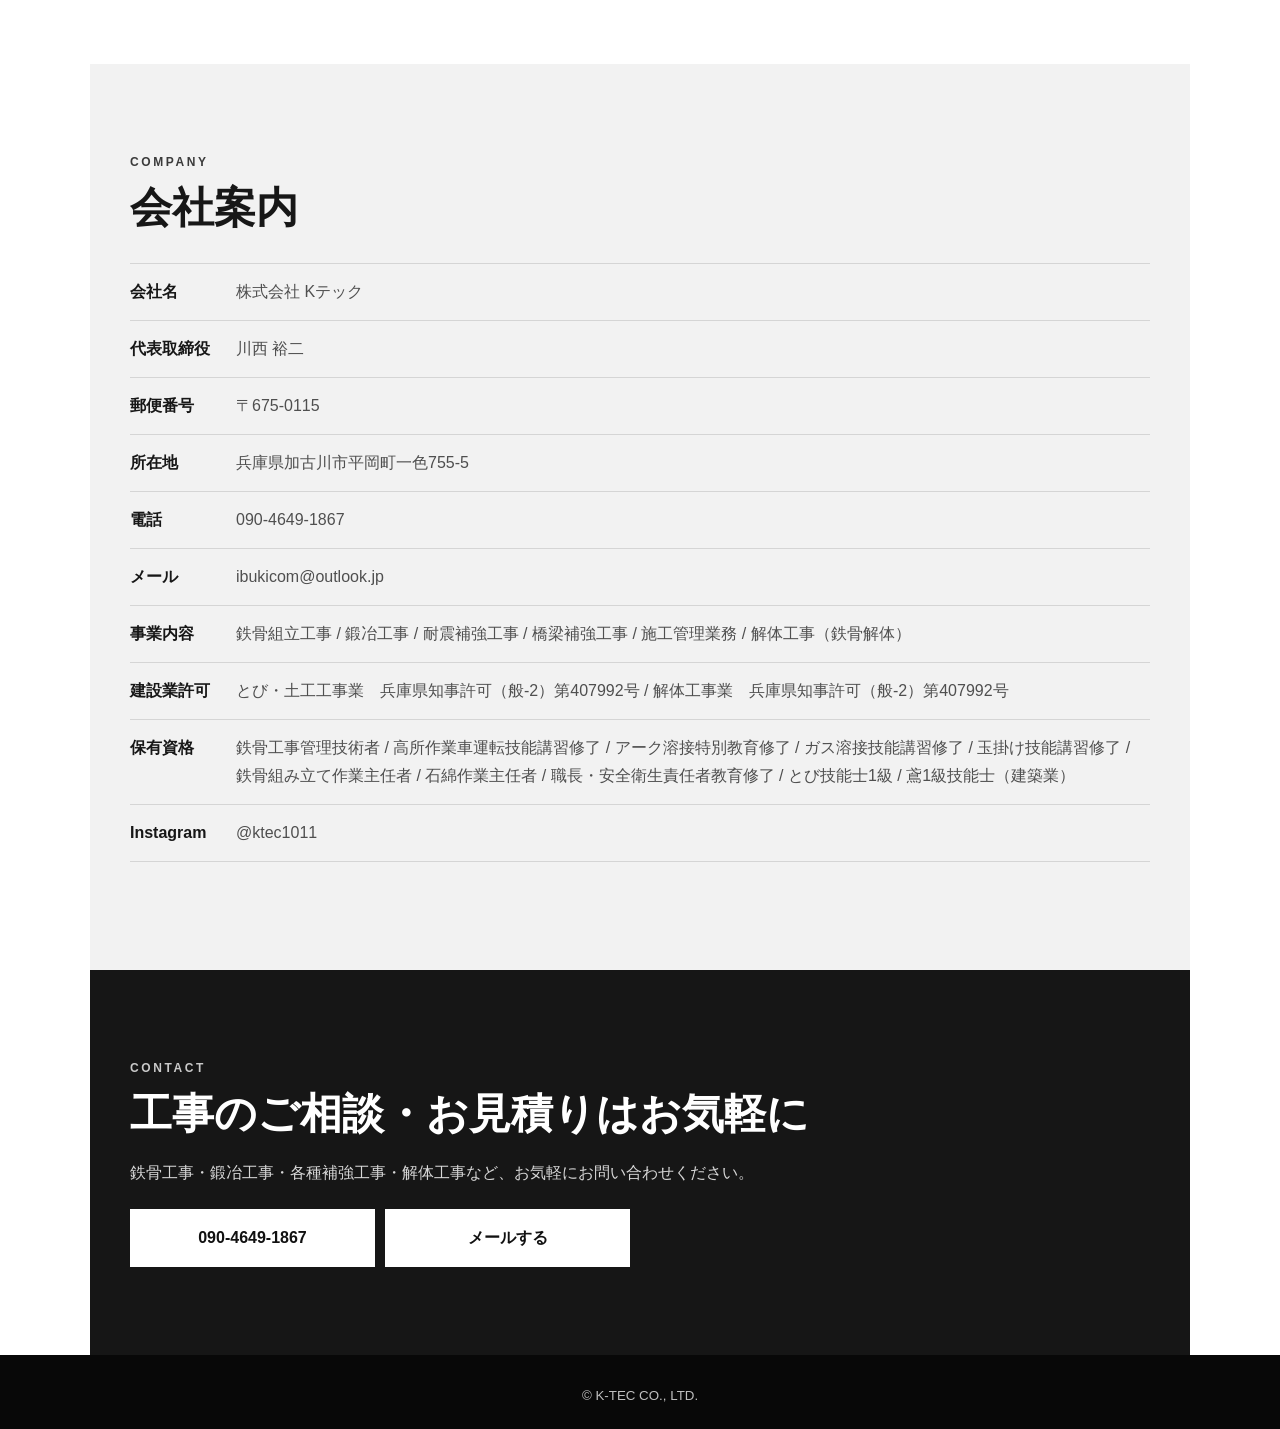
==== commit cf24fad3: "Add files via upload" ====
--- a/index.html
+++ b/index.html
@@ -10,7 +10,7 @@
 </head>
 <body>
   <header class="site-header">
-    <a class="brand" href="#top" aria-label="ホームへ">
+    <a class="brand" href="./" aria-label="ホームへ">
       <img id="brand-logo" class="brand-logo" src="" alt="" />
       <span class="brand-copy">
         <strong id="brand-main"></strong>
@@ -23,7 +23,7 @@
   </header>
 
   <nav id="drawer" class="drawer" aria-hidden="true">
-    <a href="#top">HOME</a>
+    <a href="./">HOME</a>
     <a href="#news">お知らせ</a>
     <a href="#strength">会社について</a>
     <a href="#service">事業内容</a>
@@ -92,7 +92,7 @@
   </footer>
 
   <nav class="bottom-nav" aria-label="クイックメニュー">
-    <a href="#top"><span class="nav-icon">⌂</span><small>HOME</small></a>
+    <a href="./"><span class="nav-icon">⌂</span><small>HOME</small></a>
     <a data-phone-link href="#"><span class="nav-icon">☎</span><small>PHONE</small></a>
     <a data-map-link href="#" target="_blank" rel="noopener"><span class="nav-icon">●</span><small>MAP</small></a>
     <a data-mail-link href="#"><span class="nav-icon">✉</span><small>MAIL</small></a>
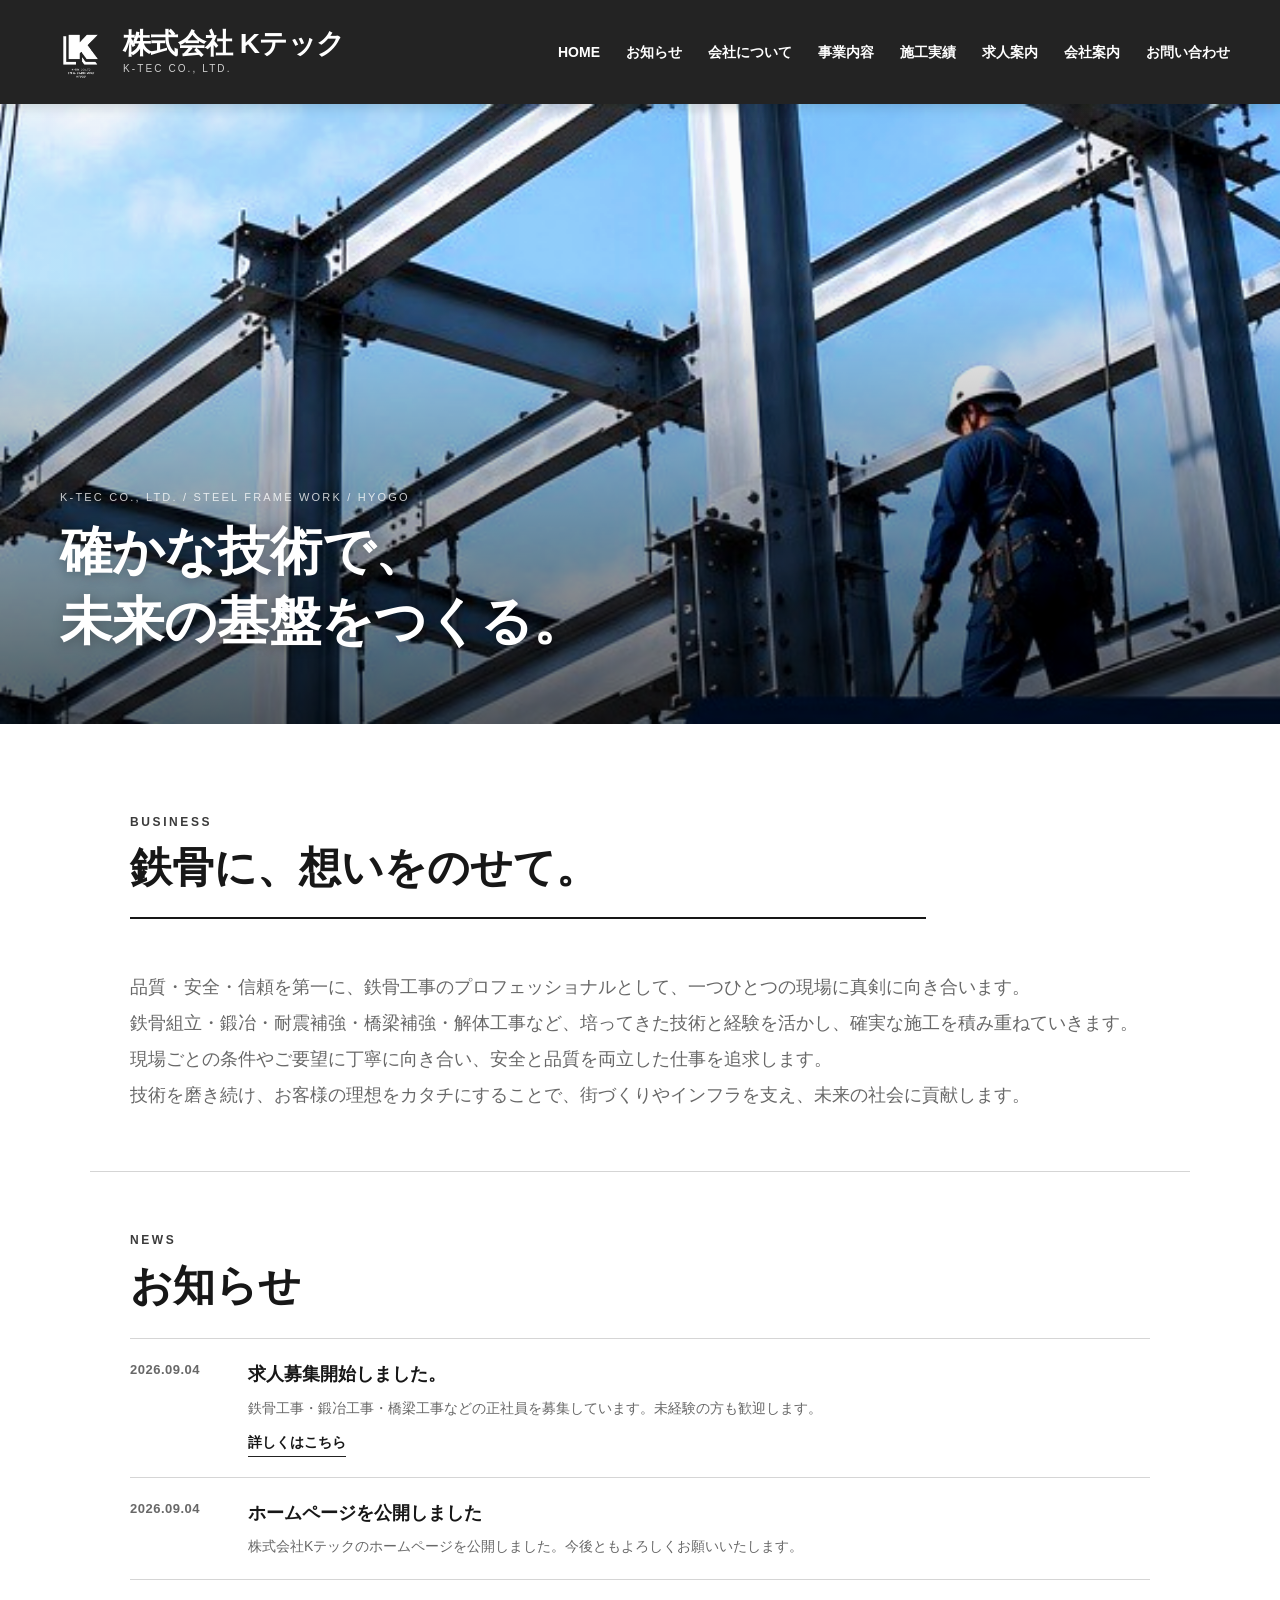
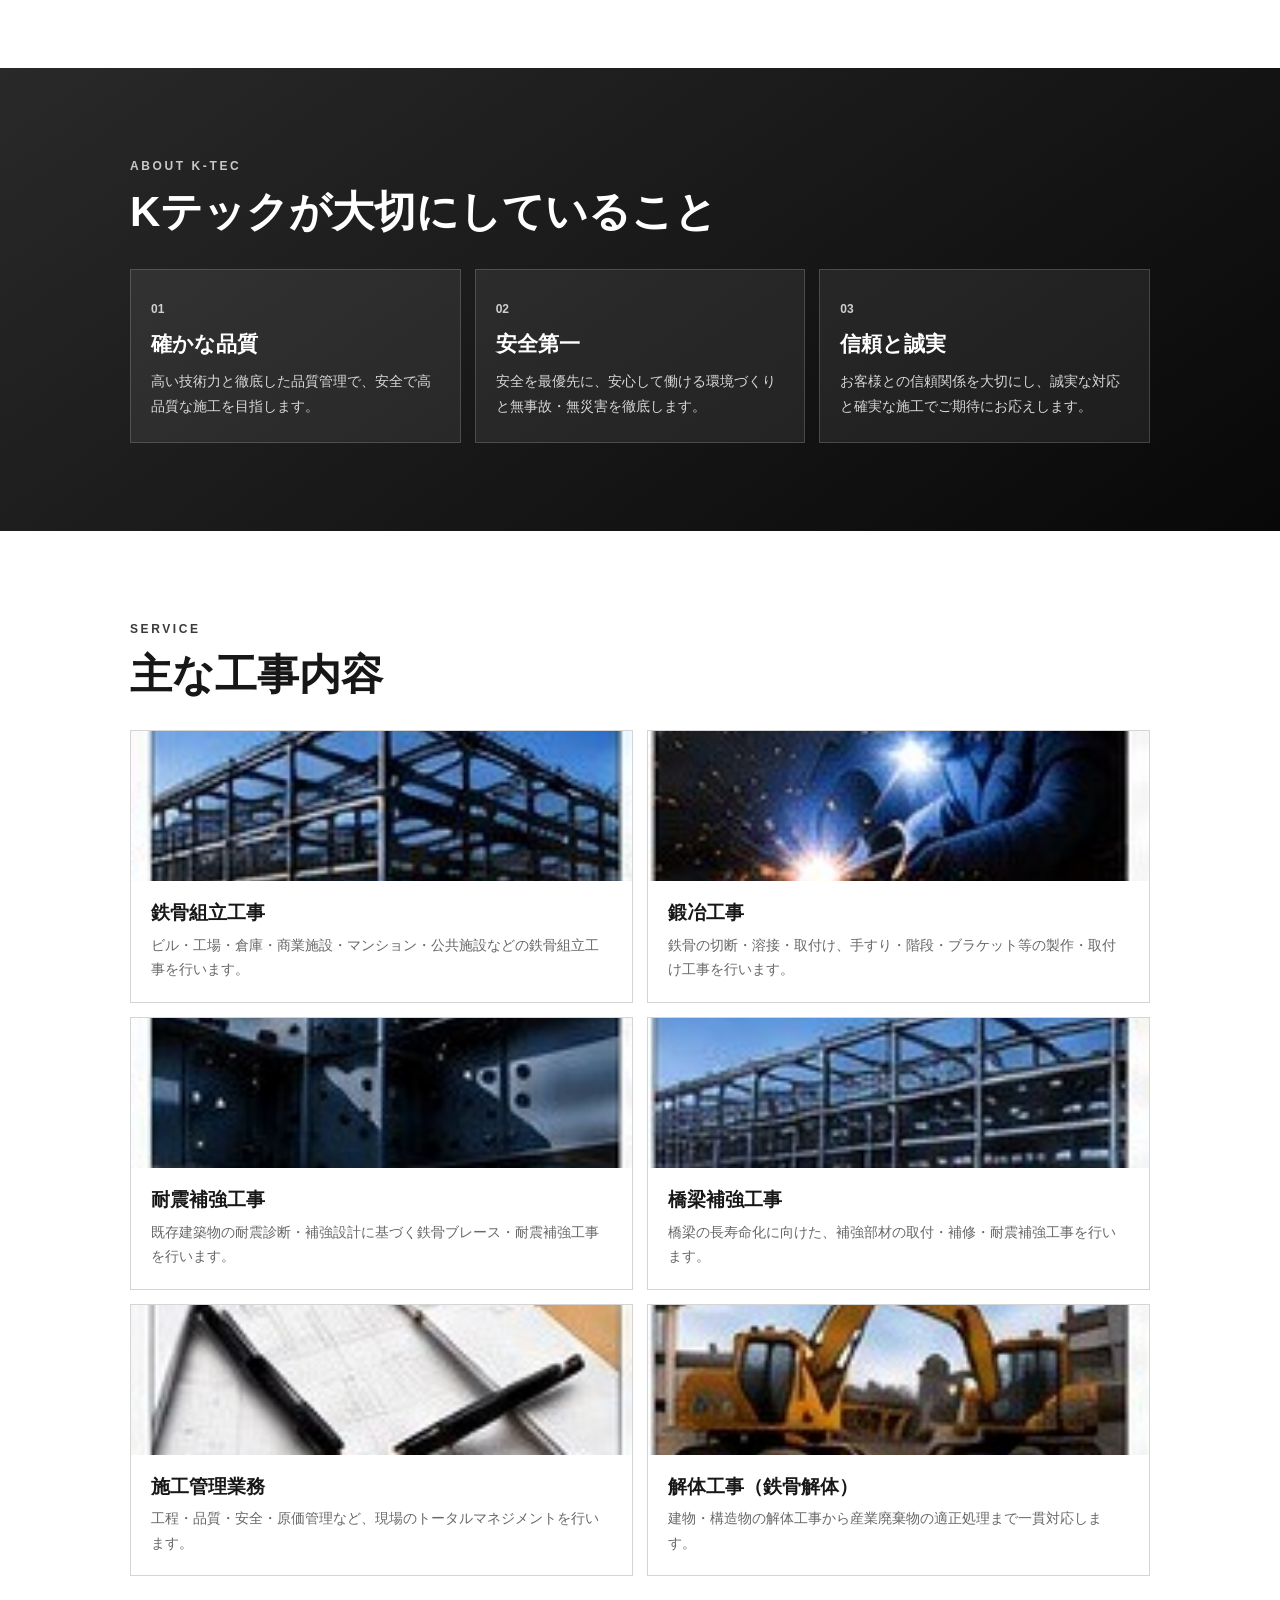
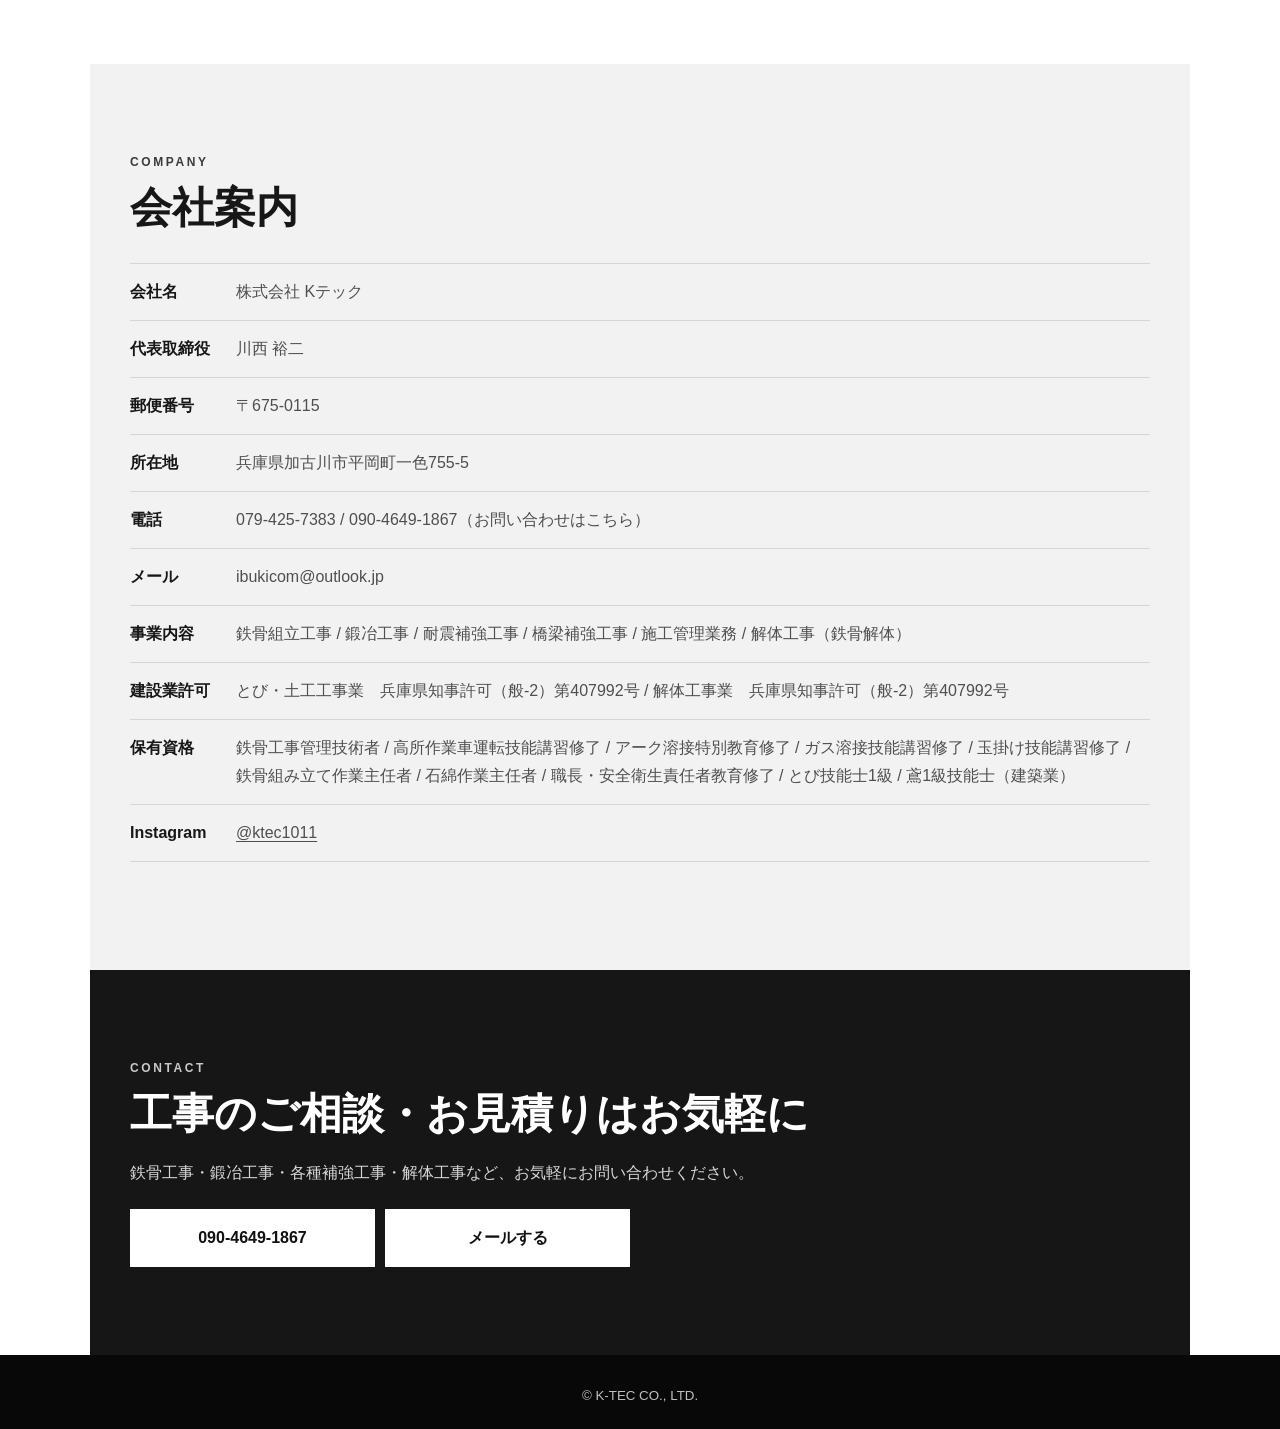
==== commit 05883dff: "Add works page, menu links, and office phone" ====
--- a/index.html
+++ b/index.html
@@ -27,6 +27,8 @@
     <a href="#news">お知らせ</a>
     <a href="#strength">会社について</a>
     <a href="#service">事業内容</a>
+    <a href="./works.html">施工実績</a>
+    <a href="./recruit.html">求人案内</a>
     <a href="#company">会社案内</a>
     <a href="#contact">お問い合わせ</a>
   </nav>
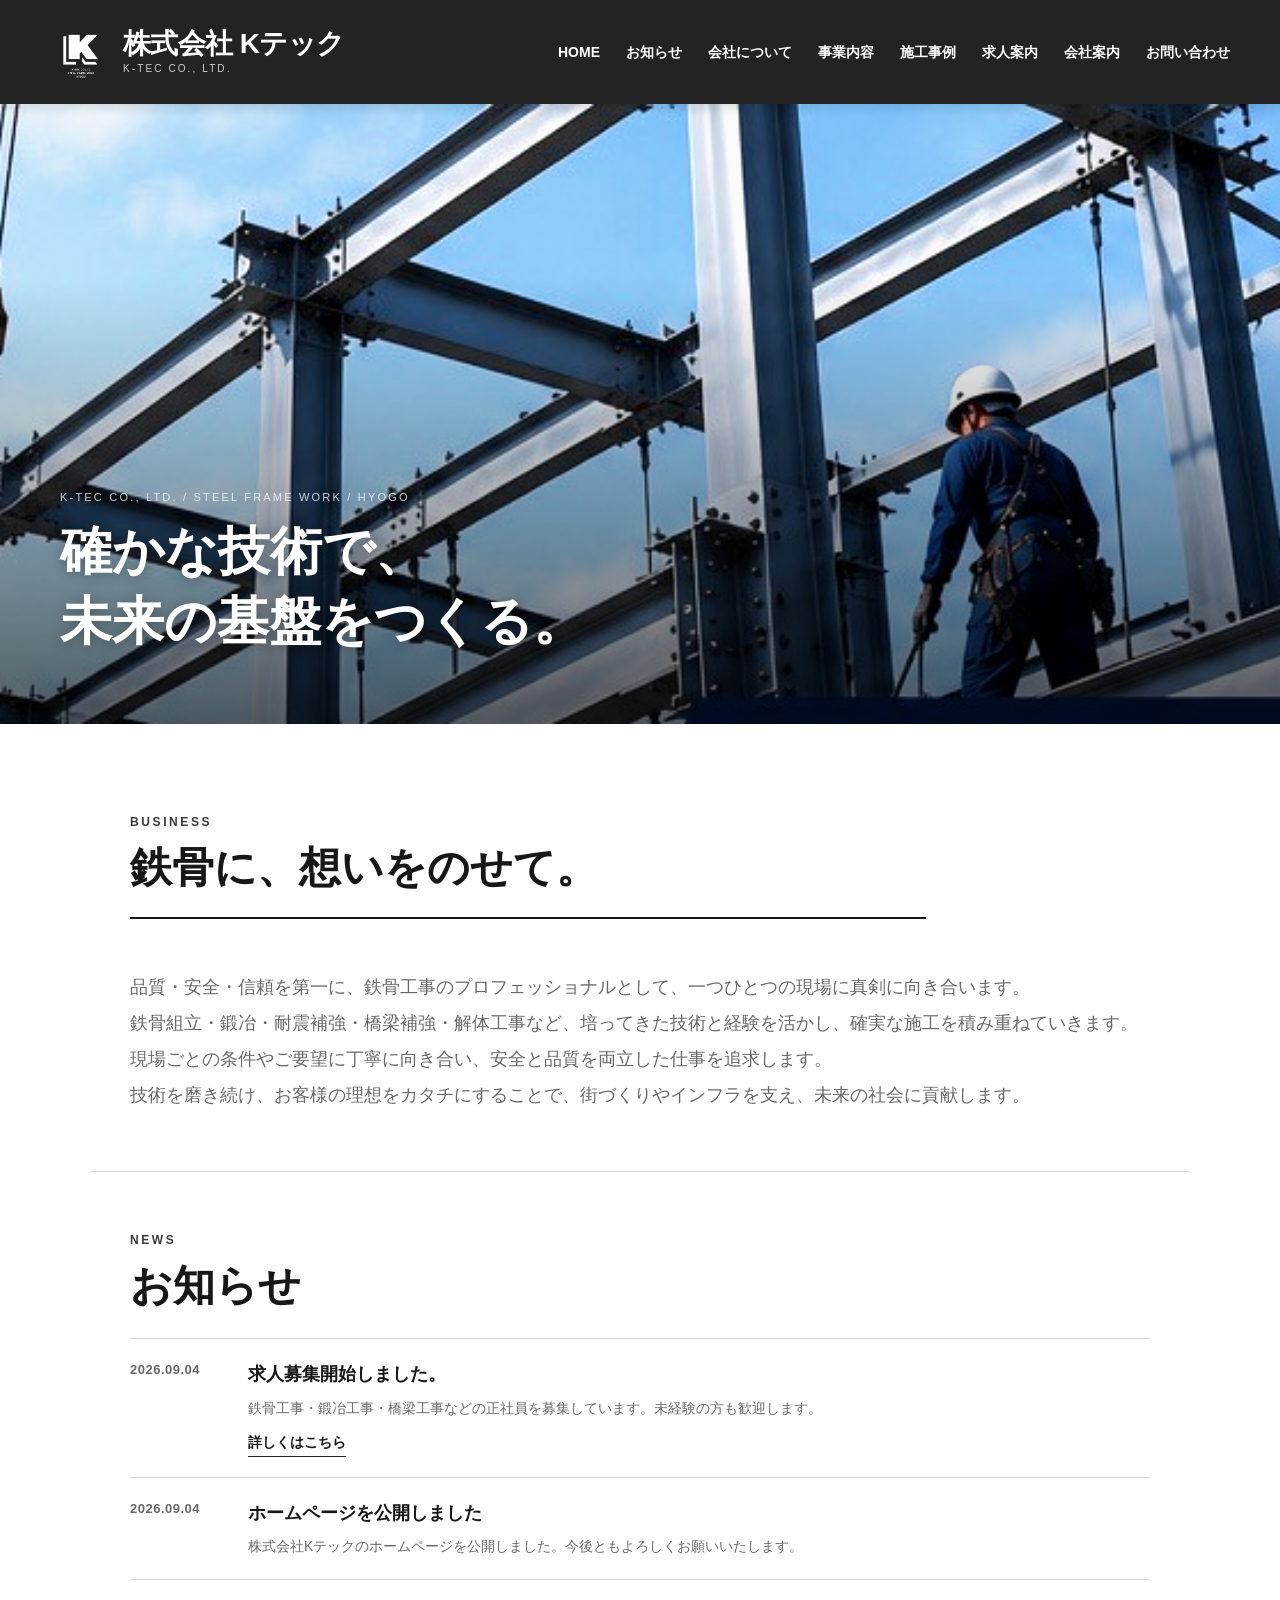
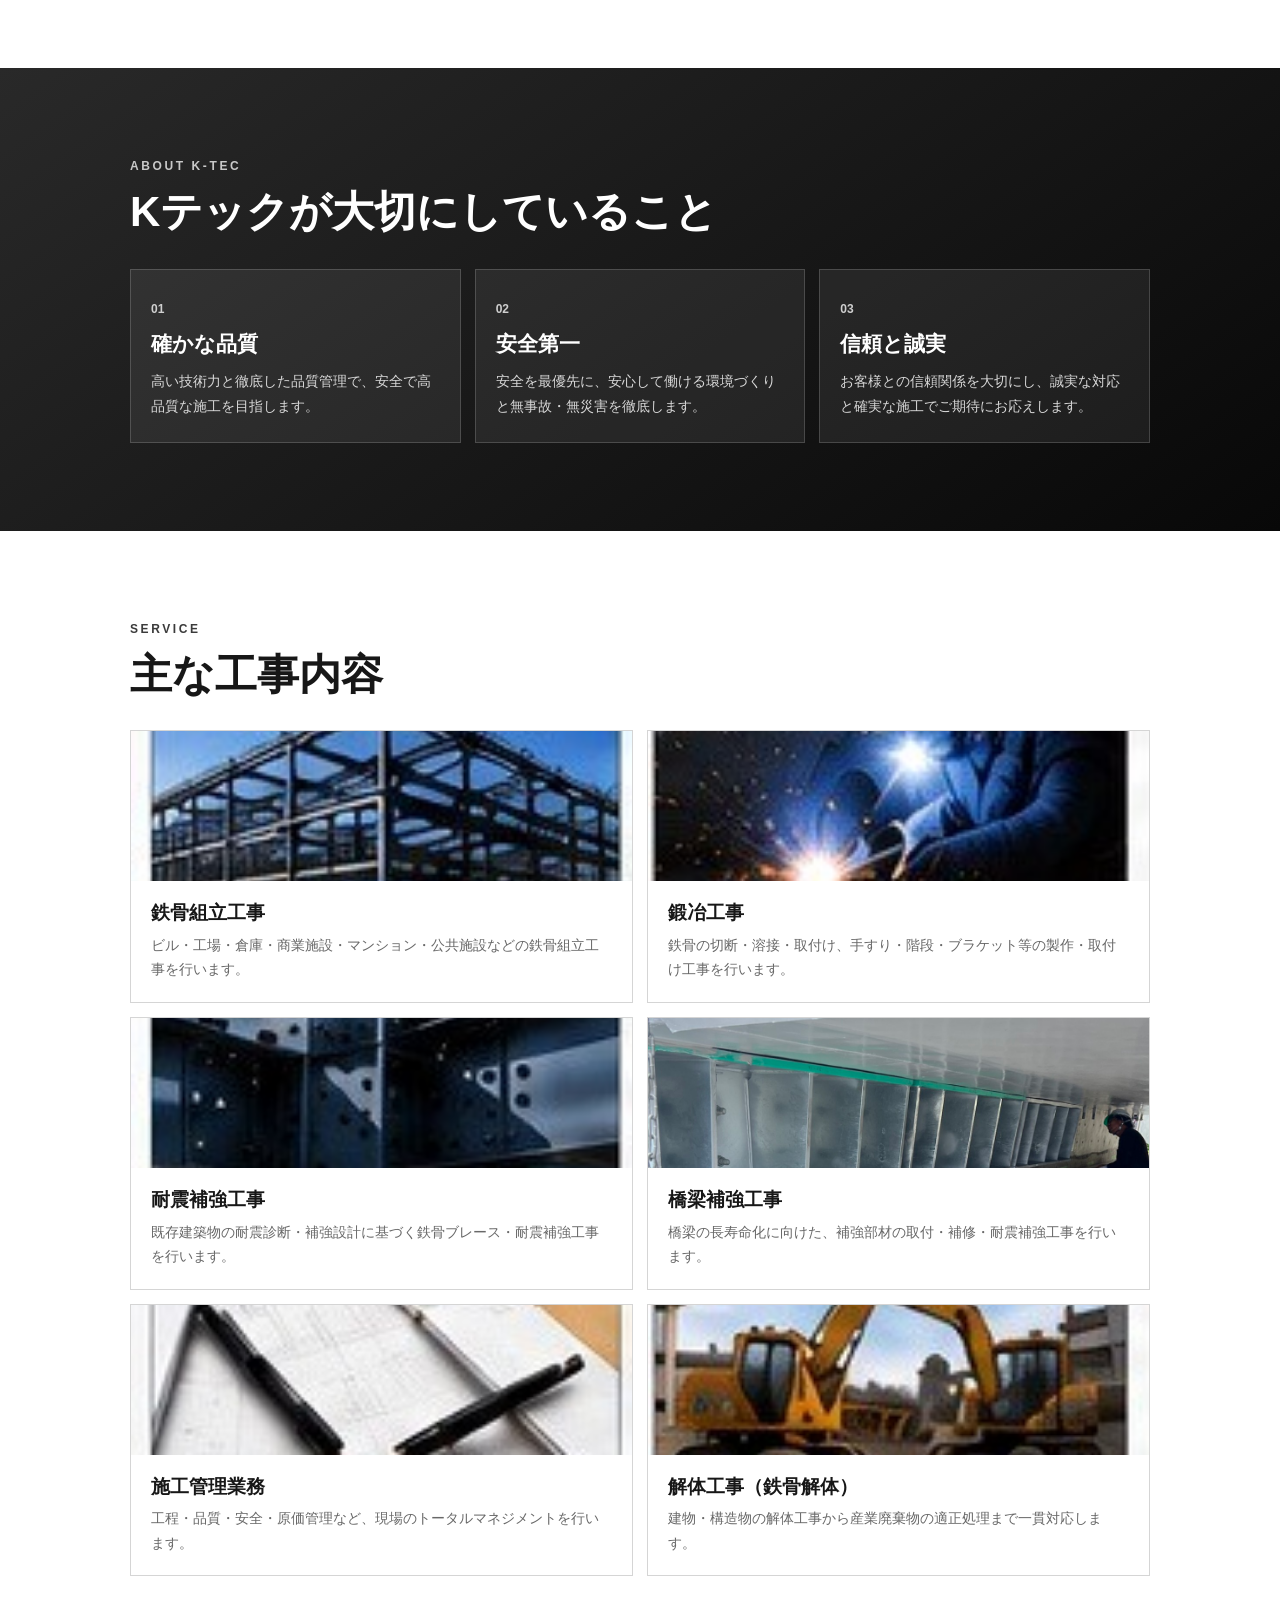
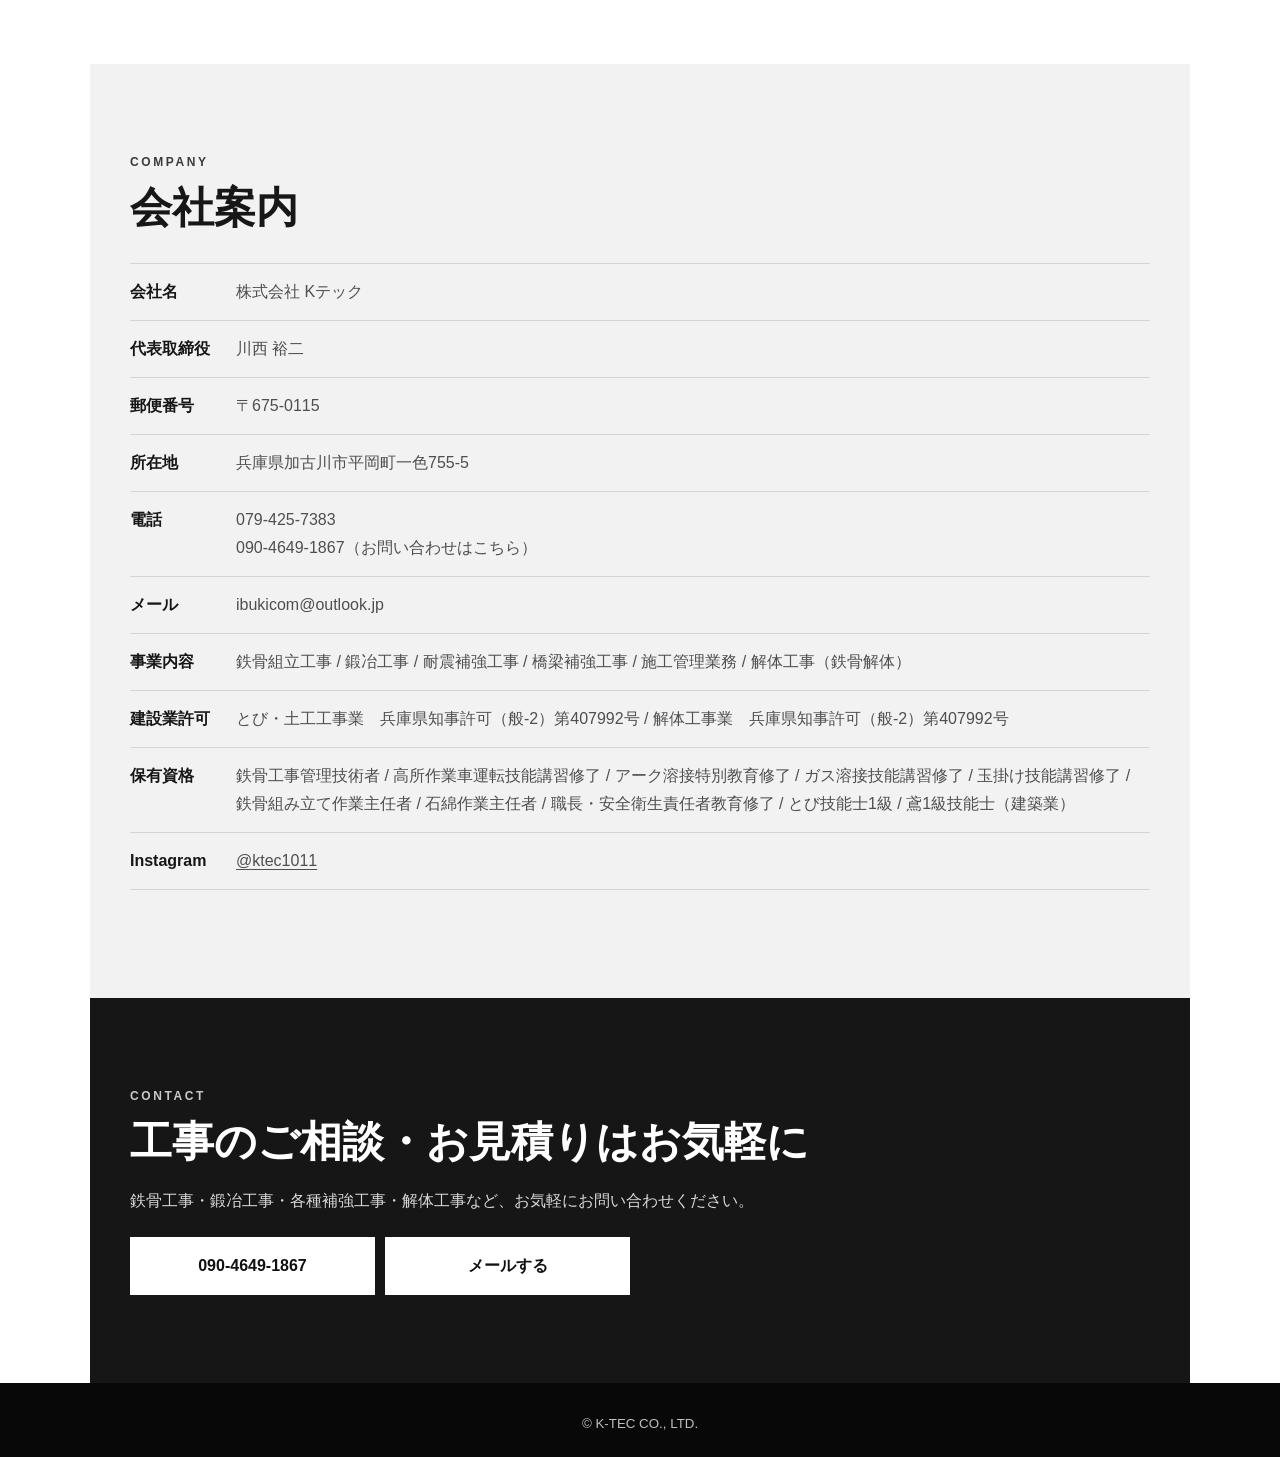
==== commit 35933063: "Redesign works page as construction examples" ====
--- a/index.html
+++ b/index.html
@@ -27,7 +27,7 @@
     <a href="#news">お知らせ</a>
     <a href="#strength">会社について</a>
     <a href="#service">事業内容</a>
-    <a href="./works.html">施工実績</a>
+    <a href="./works.html">施工事例</a>
     <a href="./recruit.html">求人案内</a>
     <a href="#company">会社案内</a>
     <a href="#contact">お問い合わせ</a>
--- a/style.css
+++ b/style.css
@@ -23,7 +23,7 @@
 .problem-list{display:grid;gap:12px}.problem-card{display:grid;grid-template-columns:60px 1fr;align-items:center;min-height:92px;background:linear-gradient(145deg,#fff,#eeeeee);border-left:6px solid #363636;box-shadow:var(--shadow);overflow:hidden}.problem-card span{font-size:12px;color:#444;font-weight:800;letter-spacing:1px;align-self:start;padding:14px 0 0 16px}.problem-card p{font-size:17px;font-weight:700;line-height:1.65;margin:0;padding:15px 16px 15px 0}.lead{color:var(--muted);margin:24px 0 0;font-size:17px;line-height:1.95;font-weight:500}.intro{padding-bottom:38px}.news{border-top:1px solid var(--line);padding-top:38px}.news-list{margin-top:24px;border-top:1px solid var(--line)}.news-item{display:grid;grid-template-columns:100px 1fr;gap:18px;padding:20px 0;border-bottom:1px solid var(--line)}.news-date{font-size:13px;color:var(--muted);font-weight:700;letter-spacing:.5px}.news-body h3{margin:0 0 5px;font-size:18px}.news-body p{margin:0;color:var(--muted);font-size:14px}.news-link{display:inline-block;margin-top:10px;font-weight:800;font-size:14px;border-bottom:1px solid #222;padding-bottom:1px}
 .band{background:linear-gradient(145deg,#292929,#080808);color:#fff}.strength-grid{display:grid;gap:14px;margin-top:28px}.strength-grid article{padding:24px 20px;background:rgba(255,255,255,.07);border:1px solid rgba(255,255,255,.17)}.strength-grid b{font-size:12px;color:#cfcfcf}.strength-grid h3{margin:4px 0 7px;font-size:21px}.strength-grid p{margin:0;color:#d8d8d8;font-size:14px}
 .service-grid{display:grid;gap:14px;margin-top:26px}.service-grid article{border:1px solid var(--line);background:white;overflow:hidden}.service-photo{width:100%;height:150px;object-fit:cover;background:#e8e8e8}.service-body{padding:16px 20px 20px}.service-grid h3{margin:0 0 3px}.service-grid p{margin:0;color:var(--muted);font-size:14px}
-.company{background:var(--soft)}.company dl{margin:26px 0 0}.company dl div{display:grid;grid-template-columns:90px 1fr;gap:16px;padding:14px 0;border-top:1px solid var(--line)}.company dl div:last-child{border-bottom:1px solid var(--line)}.company dt{font-weight:700}.company dd{margin:0;color:#4f4f4f;overflow-wrap:anywhere}.note{font-size:12px;color:#777;margin:20px 0 0}
+.company{background:var(--soft)}.company dl{margin:26px 0 0}.company dl div{display:grid;grid-template-columns:90px 1fr;gap:16px;padding:14px 0;border-top:1px solid var(--line)}.company dl div:last-child{border-bottom:1px solid var(--line)}.company dt{font-weight:700}.company dd{margin:0;color:#4f4f4f;overflow-wrap:anywhere;white-space:pre-line}.note{font-size:12px;color:#777;margin:20px 0 0}
 .contact{background:#161616;color:white}.contact p:not(.eyebrow){color:#d7d7d7}.contact-actions{display:grid;grid-template-columns:1fr 1fr;gap:10px;margin-top:22px}.contact-actions a{background:#fff;color:#111;padding:15px 10px;text-align:center;font-weight:800}.site-footer{background:#080808;color:#bfbfbf;text-align:center;padding:26px 20px 20px}
 .bottom-nav{position:fixed;left:0;right:0;bottom:0;height:72px;background:linear-gradient(180deg,#202020,#070707);z-index:60;display:grid;grid-template-columns:repeat(4,1fr);padding-bottom:env(safe-area-inset-bottom);box-shadow:0 -4px 20px rgba(0,0,0,.18)}.bottom-nav a{color:white;display:grid;place-items:center;align-content:center;gap:2px;border-right:1px solid rgba(255,255,255,.12)}.bottom-nav a:last-child{border-right:0}.nav-icon{font-size:22px;line-height:1}.bottom-nav small{font-size:10px;font-weight:800;letter-spacing:.8px}
 @media (min-width:800px){body{padding-bottom:0}.site-header{padding-left:max(40px,calc((100vw - 1180px)/2));padding-right:max(40px,calc((100vw - 1180px)/2));height:104px}.menu-btn{display:none}.drawer{position:static;transform:none;width:auto;height:auto;background:transparent;box-shadow:none;padding:0;display:flex;gap:26px;z-index:51;margin-right:max(40px,calc((100vw - 1180px)/2))}.drawer a{border:0;padding:0;color:white;font-size:14px}.scrim{display:none}.site-header+.drawer{position:fixed;top:0;right:0;height:104px;align-items:center}.hero img{height:620px;max-height:none}.hero-caption{left:max(60px,calc((100vw - 1180px)/2));bottom:68px}.section-pad{max-width:1100px;margin:auto;padding:88px 40px}.intro{padding-bottom:58px}.news{padding-top:58px}.lead{font-size:18px;line-height:2}.problem-list,.strength-grid{grid-template-columns:repeat(3,1fr)}.service-grid{grid-template-columns:repeat(2,1fr)}.problem-card{grid-template-columns:48px 1fr}.contact-actions{max-width:500px}.bottom-nav{display:none}.sp-only{display:none}}
@@ -31,3 +31,5 @@
 /* Recruit page */
 .subpage-main{background:#fff}.subpage-hero{background:#171717;color:#fff;padding:48px 22px 42px}.subpage-hero-inner{max-width:1100px;margin:auto}.subpage-hero .eyebrow{color:#cfcfcf}.subpage-hero h1{margin:0;font-size:clamp(32px,8vw,52px);line-height:1.25}.subpage-hero p:last-child{margin:12px 0 0;color:#dedede}.recruit-wrap{max-width:900px;margin:auto;padding:42px 22px 70px}.recruit-image{width:100%;max-height:520px;object-fit:cover;border:1px solid var(--line)}.recruit-lead{font-size:20px;font-weight:800;margin:26px 0 20px}.recruit-table{margin:0}.recruit-table div{display:grid;grid-template-columns:110px 1fr;gap:16px;padding:15px 0;border-top:1px solid var(--line)}.recruit-table div:last-child{border-bottom:1px solid var(--line)}.recruit-table dt{font-weight:800}.recruit-table dd{margin:0;color:#4f4f4f}.recruit-contact{margin-top:34px;background:#181818;color:#fff;padding:26px 22px}.recruit-contact h2{margin:0 0 8px;font-size:22px}.recruit-contact p{margin:4px 0;color:#ddd}.recruit-actions{display:grid;grid-template-columns:1fr 1fr;gap:10px;margin-top:18px}.recruit-actions a{display:block;background:#fff;color:#111;text-align:center;padding:14px 10px;font-weight:800}.back-link{display:inline-block;margin-top:26px;font-weight:800;border-bottom:1px solid #222}.recruit-note{font-size:12px;color:#777;margin-top:18px}
 @media (min-width:800px){.subpage-hero{padding:70px 40px 60px}.recruit-wrap{padding:62px 40px 90px}.recruit-table div{grid-template-columns:180px 1fr}}
+
+.bridge-photo{object-position:center 20%;}
